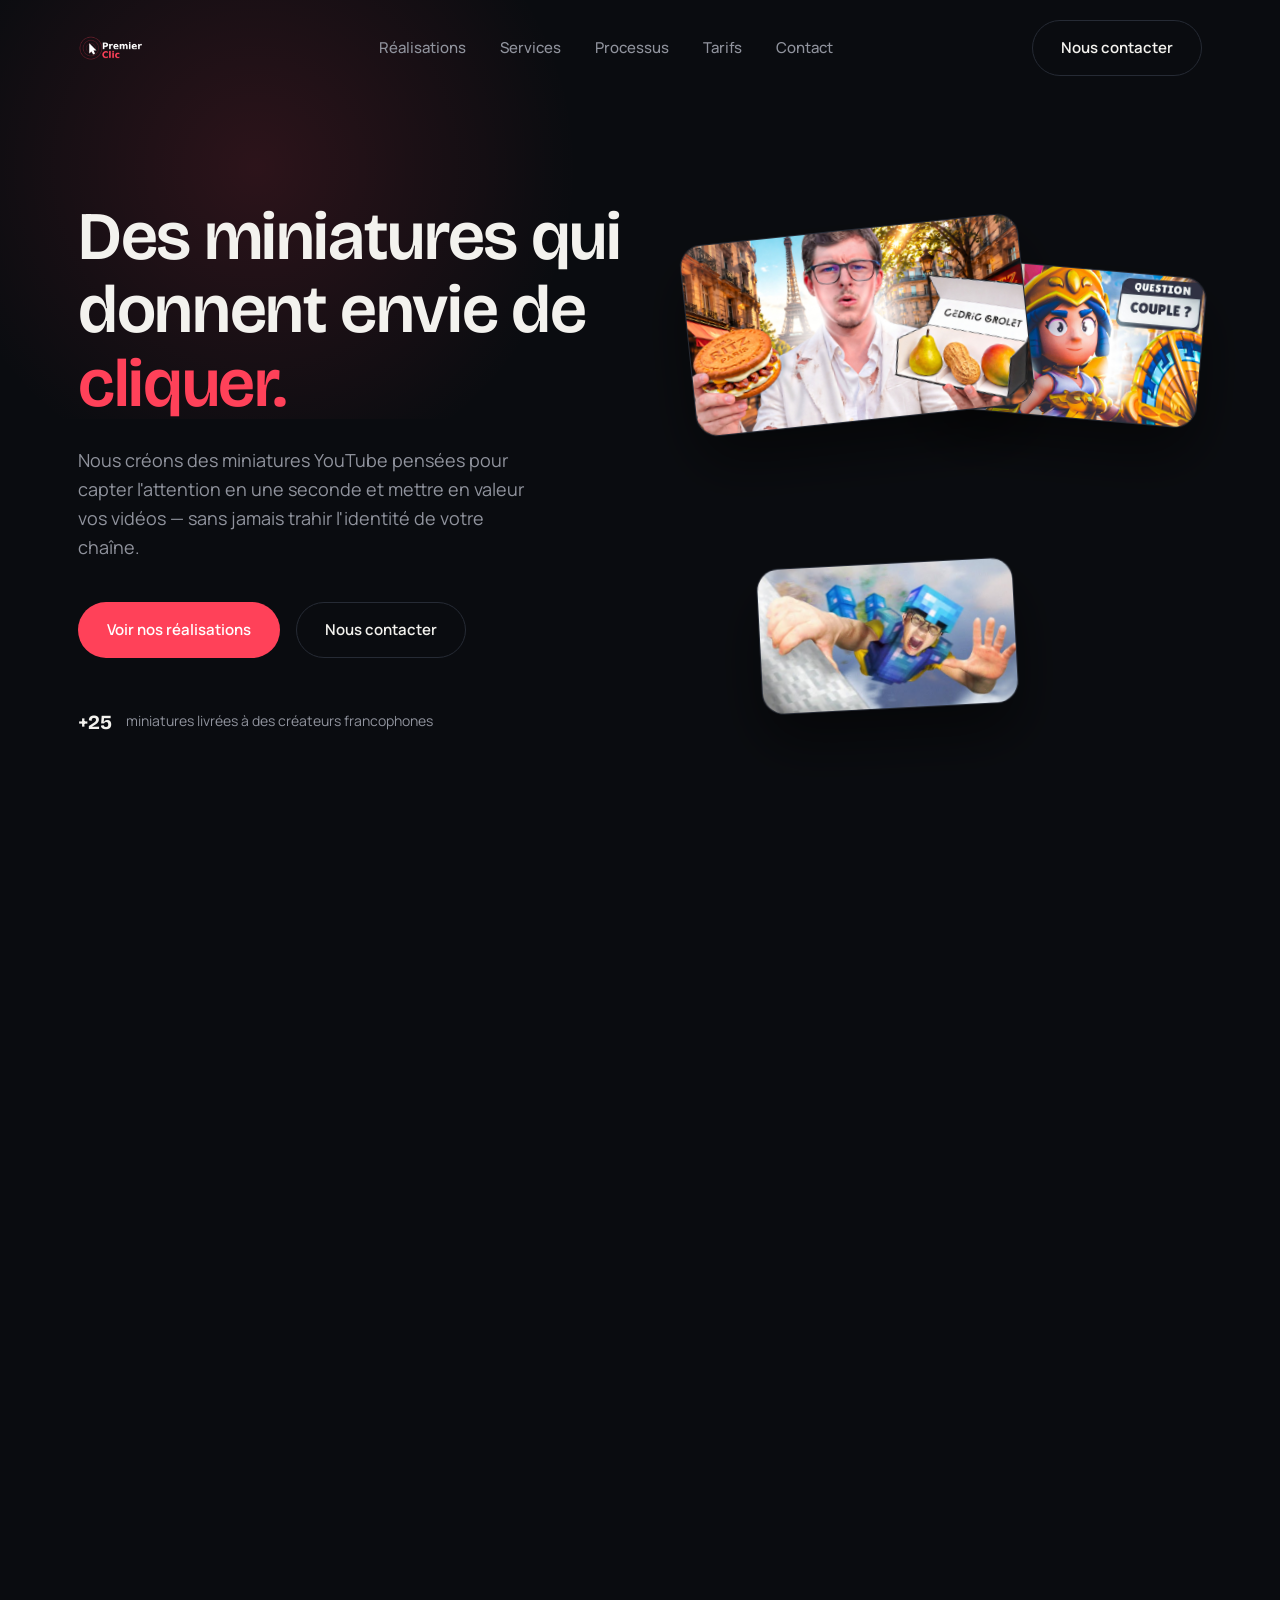
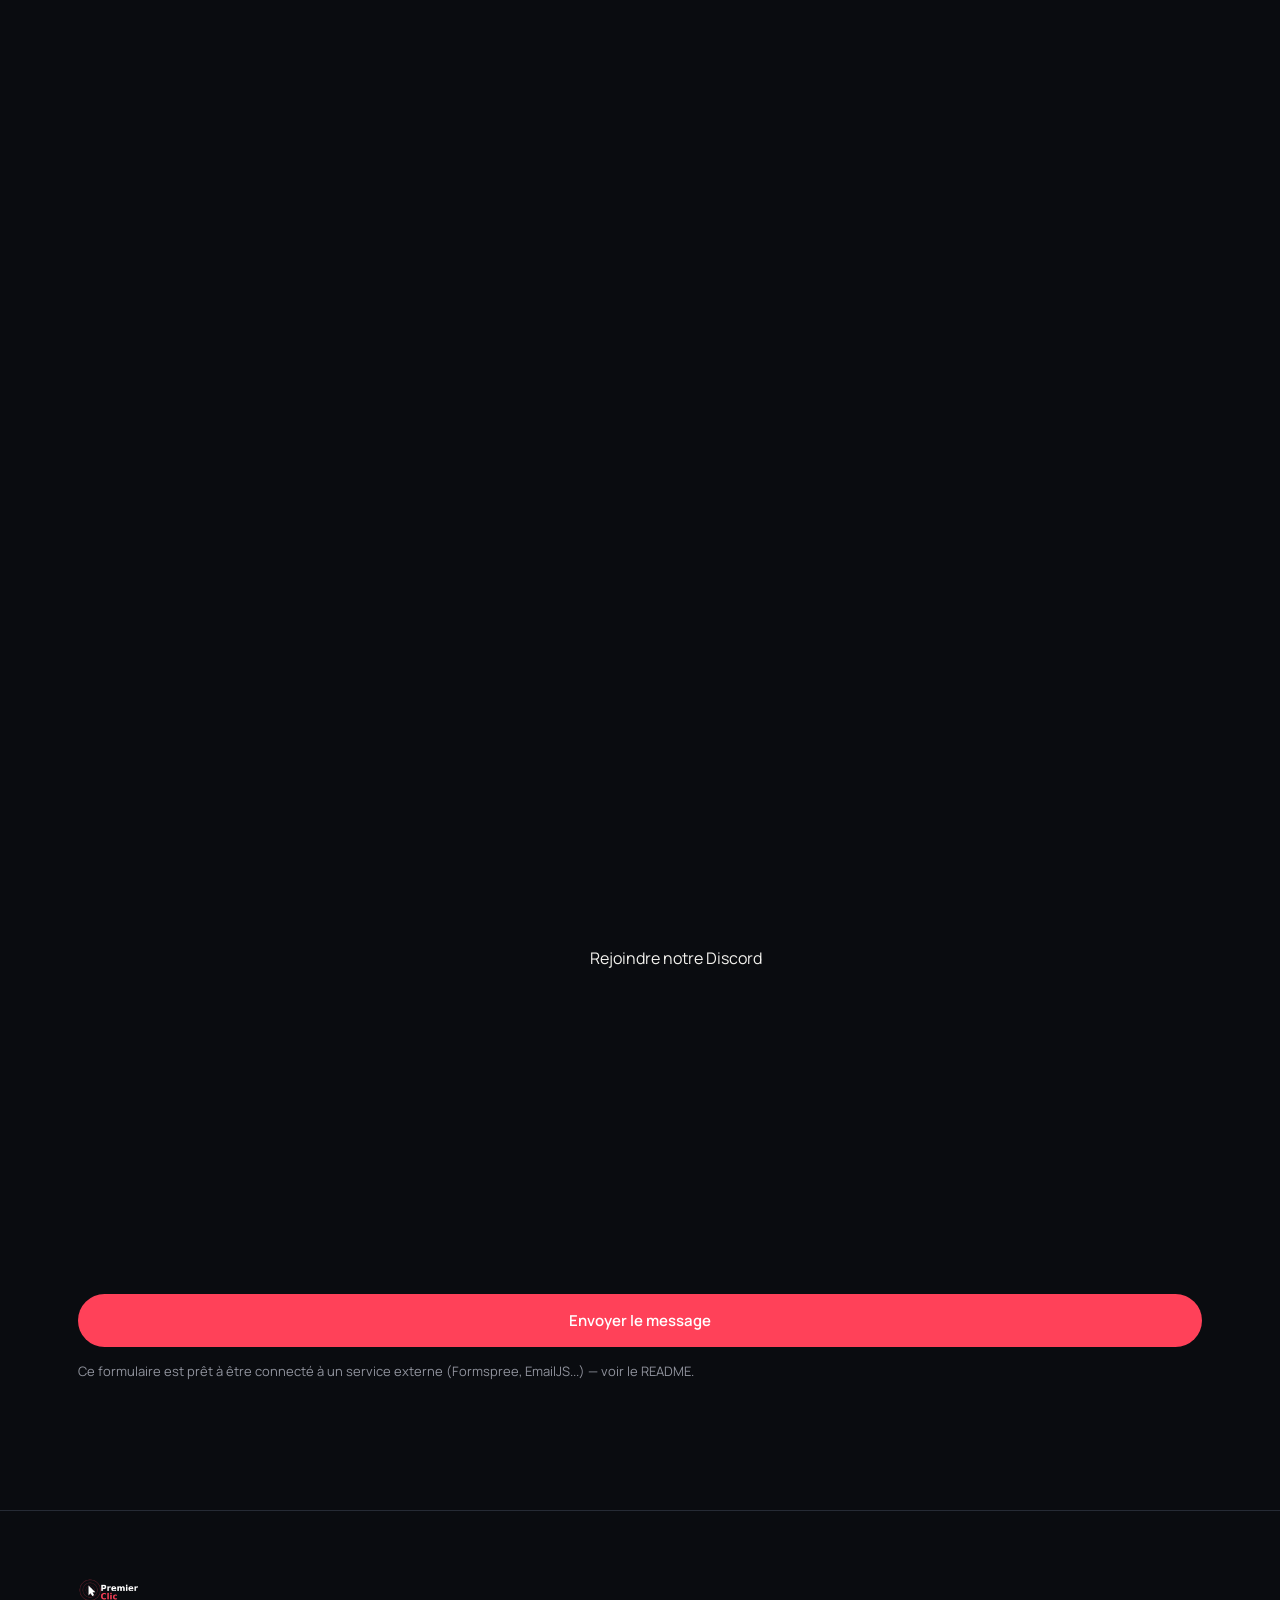
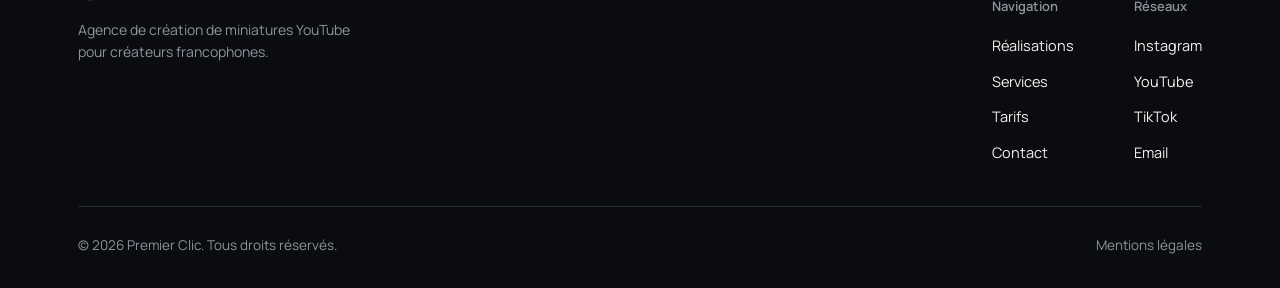
==== index.html @ 7d0d1585 "Update index.html" ====
<!DOCTYPE html>
<html lang="fr">
<head>
<meta charset="UTF-8" />
<meta name="viewport" content="width=device-width, initial-scale=1.0" />
<title>Premier Clic — Agence de miniatures YouTube</title>
<meta name="description" content="Premier Clic crée des miniatures YouTube pensées pour maximiser le taux de clic et mettre en valeur vos vidéos." />

<link rel="preconnect" href="https://fonts.googleapis.com" />
<link rel="preconnect" href="https://fonts.gstatic.com" crossorigin />
<link href="https://fonts.googleapis.com/css2?family=Bricolage+Grotesque:opsz,wght@12..96,500;12..96,600;12..96,700&family=Manrope:wght@400;500;600;700;800&display=swap" rel="stylesheet" />

<link rel="icon" href="images/logo.png" />
<link rel="stylesheet" href="style.css" />
</head>
<body>

<!-- ============================= NAVIGATION ============================= -->
<header class="nav" id="nav">
  <div class="container nav__inner">
    <a href="#top" class="nav__logo" aria-label="Premier Clic — accueil">
      <img src="images/logo.png" alt="Premier Clic" />
    </a>

    <nav class="nav__links" id="navLinks">
      <a href="#portfolio">Réalisations</a>
      <a href="#services">Services</a>
      <a href="#processus">Processus</a>
      <a href="#tarifs">Tarifs</a>
      <a href="#contact">Contact</a>
    </nav>

    <div class="nav__actions">
      <a href="#contact" class="btn btn--ghost">Nous contacter</a>
      <button class="nav__burger" id="navBurger" aria-label="Ouvrir le menu" aria-expanded="false">
        <span></span><span></span><span></span>
      </button>
    </div>
  </div>
</header>

<main id="top">

  <!-- =========================== HERO =========================== -->
  <section class="hero">
    <div class="container hero__grid">
      <div class="hero__col">
        <h1 class="hero__title">Des miniatures qui donnent envie de <em>cliquer.</em></h1>
        <p class="hero__subtitle">
          Nous créons des miniatures YouTube pensées pour capter l'attention en une seconde
          et mettre en valeur vos vidéos — sans jamais trahir l'identité de votre chaîne.
        </p>
        <div class="hero__actions">
          <a href="#portfolio" class="btn btn--primary">Voir nos réalisations</a>
          <a href="#contact" class="btn btn--ghost">Nous contacter</a>
        </div>
        <div class="hero__proof">
          <strong>+25</strong> miniatures livrées à des créateurs francophones
        </div>
      </div>

      <div class="hero__gallery" aria-hidden="true">
        <div class="hero__gallery-item">
          <img src="images/thumbnails/ulti.jpg" alt="" />
        </div>
        <div class="hero__gallery-item">
          <img src="images/thumbnails/polly.png" alt="" />
        </div>
        <div class="hero__gallery-item">
          <img src="images/thumbnails/fall.png" alt="" />
        </div>
      </div>
    </div>
  </section>

  <!-- =========================== PORTFOLIO =========================== -->
  <section id="portfolio">
    <div class="container">
      <div class="section__head reveal">
        <div class="section__label">Portfolio</div>
        <h2 class="section__title">Nos réalisations</h2>
        <p class="section__desc">Une sélection de miniatures conçues pour des créateurs de différents univers.</p>
      </div>

      <div class="portfolio__filters reveal" id="portfolioFilters">
        <button class="chip is-active" data-filter="all">Toutes</button>
        <button class="chip" data-filter="gaming">Gaming</button>
        <button class="chip" data-filter="business">Business</button>
        <button class="chip" data-filter="challenge">Challenge</button>
        <button class="chip" data-filter="storytelling">Storytelling</button>
        <button class="chip" data-filter="autres">Autres</button>
      </div>

      <div class="portfolio__grid reveal" id="portfolioGrid">
        <!-- Généré automatiquement depuis config.js -->
        <p class="portfolio__empty" id="portfolioEmpty">Aucune miniature dans cette catégorie pour le moment.</p>
      </div>
    </div>
  </section>

  <!-- =========================== AVANT / APRÈS =========================== -->
  <section id="avant-apres">
    <div class="container">
      <div class="section__head reveal">
        <div class="section__label">Transformation</div>
        <h2 class="section__title">Avant / après</h2>
        <p class="section__desc">Fais glisser le curseur pour voir la différence sur des miniatures existantes.</p>
      </div>

      <div class="compare__grid" id="compareGrid">
        <!-- Généré automatiquement depuis config.js -->
      </div>
    </div>
  </section>

  <!-- =========================== SERVICES =========================== -->
  <section id="services">
    <div class="container">
      <div class="section__head reveal">
        <div class="section__label">Services</div>
        <h2 class="section__title">Nos services</h2>
        <p class="section__desc">De la création à la stratégie, tout ce qu'il faut pour des miniatures qui performent.</p>
      </div>

      <div class="services__grid">
        <div class="card service-card reveal">
          <div class="service-card__icon">
            <svg viewBox="0 0 24 24" fill="none" stroke="currentColor" stroke-width="1.8"><path d="M4 20l3.5-1 10-10a2 2 0 0 0-3-3l-10 10L3.5 19.5 4 20z"/><path d="M14 5.5l4 4"/></svg>
          </div>
          <h3>Création de miniatures YouTube</h3>
          <p>Des miniatures originales conçues pour chaque vidéo, pensées pour maximiser le clic.</p>
        </div>

        <div class="card service-card reveal">
          <div class="service-card__icon">
            <svg viewBox="0 0 24 24" fill="none" stroke="currentColor" stroke-width="1.8"><path d="M3 12a9 9 0 0 1 15.3-6.4L21 8"/><path d="M21 4v4h-4"/><path d="M21 12a9 9 0 0 1-15.3 6.4L3 16"/><path d="M3 20v-4h4"/></svg>
          </div>
          <h3>Refonte de miniatures existantes</h3>
          <p>On reprend vos anciennes miniatures pour les moderniser et améliorer leurs performances.</p>
        </div>

        <div class="card service-card reveal">
          <div class="service-card__icon">
            <svg viewBox="0 0 24 24" fill="none" stroke="currentColor" stroke-width="1.8"><rect x="3" y="4" width="7" height="16" rx="1.5"/><rect x="14" y="4" width="7" height="10" rx="1.5"/></svg>
          </div>
          <h3>A/B testing de miniatures</h3>
          <p>Plusieurs variantes créées pour tester ce qui fonctionne réellement auprès de votre audience.</p>
        </div>

        <div class="card service-card reveal">
          <div class="service-card__icon">
            <svg viewBox="0 0 24 24" fill="none" stroke="currentColor" stroke-width="1.8"><circle cx="12" cy="12" r="9"/><circle cx="8.5" cy="10.5" r="1.2" fill="currentColor" stroke="none"/><circle cx="12.5" cy="7.5" r="1.2" fill="currentColor" stroke="none"/><circle cx="15.5" cy="12" r="1.2" fill="currentColor" stroke="none"/><path d="M12 12a2 2 0 1 0 3 1.7c.3-.6 1-1 1.7-.7.7.3 1.3 0 1.3-1a9 9 0 0 0-6-8"/></svg>
          </div>
          <h3>Direction artistique</h3>
          <p>Une ligne visuelle cohérente définie avec vous, adaptée à votre univers et votre audience.</p>
        </div>

        <div class="card service-card reveal">
          <div class="service-card__icon">
            <svg viewBox="0 0 24 24" fill="none" stroke="currentColor" stroke-width="1.8"><path d="M12 3l9 5-9 5-9-5 9-5z"/><path d="M3 13l9 5 9-5"/></svg>
          </div>
          <h3>Pack de miniatures pour créateurs</h3>
          <p>Un lot de miniatures livré à l'avance pour garder un rythme de publication régulier.</p>
        </div>

        <div class="card service-card reveal">
          <div class="service-card__icon">
            <svg viewBox="0 0 24 24" fill="none" stroke="currentColor" stroke-width="1.8"><path d="M12 21s-7-4.5-9.5-9A5.5 5.5 0 0 1 12 6a5.5 5.5 0 0 1 9.5 6c-2.5 4.5-9.5 9-9.5 9z"/></svg>
          </div>
          <h3>Design adapté à votre identité</h3>
          <p>Chaque création respecte les codes visuels et le ton propres à votre chaîne.</p>
        </div>
      </div>
    </div>
  </section>

  <!-- =========================== POURQUOI NOUS =========================== -->
  <section id="pourquoi">
    <div class="container why__grid">
      <div class="reveal">
        <div class="section__label">Pourquoi nous</div>
        <p class="why__quote">Une miniature n'est pas une image, c'est <span>la première décision</span> que prend un spectateur avant de vous regarder.</p>
        <div class="why__stats">
          <div class="why__stat">
            <strong>+40%</strong>
            <span>de CTR en moyenne observé</span>
          </div>
          <div class="why__stat">
            <strong>48h</strong>
            <span>délai de livraison courant</span>
          </div>
        </div>
      </div>

      <ul class="reveal">
        <li class="why__list-item">
          <div class="why__list-icon"><svg viewBox="0 0 24 24" fill="none" stroke="currentColor" stroke-width="1.8"><circle cx="12" cy="12" r="8"/><circle cx="12" cy="12" r="3"/></svg></div>
          <div>
            <h4>Un design pensé pour attirer l'attention</h4>
            <p>Chaque miniature est construite pour se démarquer dans un fil YouTube saturé.</p>
          </div>
        </li>
        <li class="why__list-item">
          <div class="why__list-icon"><svg viewBox="0 0 24 24" fill="none" stroke="currentColor" stroke-width="1.8"><path d="M2 12s4-7 10-7 10 7 10 7-4 7-10 7-10-7-10-7z"/><circle cx="12" cy="12" r="3"/></svg></div>
          <div>
            <h4>Une vraie compréhension des codes YouTube</h4>
            <p>On sait ce qui fonctionne selon les formats : gaming, vlog, business, storytelling.</p>
          </div>
        </li>
        <li class="why__list-item">
          <div class="why__list-icon"><svg viewBox="0 0 24 24" fill="none" stroke="currentColor" stroke-width="1.8"><path d="M13 2L3 14h7l-1 8 10-12h-7l1-8z"/></svg></div>
          <div>
            <h4>Des créations 100% originales</h4>
            <p>Aucun template générique : chaque miniature est réalisée sur mesure pour votre vidéo.</p>
          </div>
        </li>
        <li class="why__list-item">
          <div class="why__list-icon"><svg viewBox="0 0 24 24" fill="none" stroke="currentColor" stroke-width="1.8"><path d="M12 8v4l3 3"/><circle cx="12" cy="12" r="9"/></svg></div>
          <div>
            <h4>Une livraison rapide</h4>
            <p>Un délai clair et respecté pour ne jamais retarder vos publications.</p>
          </div>
        </li>
        <li class="why__list-item">
          <div class="why__list-icon"><svg viewBox="0 0 24 24" fill="none" stroke="currentColor" stroke-width="1.8"><path d="M20 7l-9 9-5-5"/></svg></div>
          <div>
            <h4>Un travail adapté à chaque chaîne</h4>
            <p>On s'adapte à votre identité plutôt que de vous imposer un style unique.</p>
          </div>
        </li>
      </ul>
    </div>
  </section>

  <!-- =========================== PROCESSUS =========================== -->
  <section id="processus">
    <div class="container">
      <div class="section__head reveal">
        <div class="section__label">Processus</div>
        <h2 class="section__title">Comment ça marche ?</h2>
        <p class="section__desc">Un processus simple, pensé pour rester rapide du premier échange à la livraison finale.</p>
      </div>

      <div class="process__track">
        <div class="process__step reveal">
          <div class="process__num">01</div>
          <h3>Vous nous envoyez votre vidéo</h3>
          <p>Partagez le concept, le titre ou un brouillon de votre vidéo, avec vos éventuelles références.</p>
        </div>
        <div class="process__step reveal">
          <div class="process__num">02</div>
          <h3>Nous créons la miniature</h3>
          <p>Notre équipe conçoit une miniature adaptée à votre contenu et à votre identité de chaîne.</p>
        </div>
        <div class="process__step reveal">
          <div class="process__num">03</div>
          <h3>Vous recevez une proposition</h3>
          <p>Une première version vous est envoyée pour retour, sous le délai convenu ensemble.</p>
        </div>
        <div class="process__step reveal">
          <div class="process__num">04</div>
          <h3>Modifications et finalisation</h3>
          <p>Nous ajustons la création selon vos retours jusqu'à la version finale prête à publier.</p>
        </div>
      </div>
    </div>
  </section>

  <!-- =========================== TARIFS =========================== -->
  <section id="tarifs">
    <div class="container">
      <div class="section__head reveal">
        <div class="section__label">Tarifs</div>
        <h2 class="section__title">Nos offres</h2>
        <p class="section__desc">Des formules simples, à adapter selon votre rythme de publication.</p>
      </div>

      <div class="pricing__grid">
        <div class="card price-card reveal">
          <h3>Starter</h3>
          <p class="price-card__tagline">Pour tester une première collaboration.</p>
          <div class="price-card__price">20-25 €</div>
          <ul class="price-card__features">
            <li><svg viewBox="0 0 24 24" fill="none" stroke="currentColor" stroke-width="2"><path d="M20 6L9 17l-5-5"/></svg>1 miniature</li>
            <li><svg viewBox="0 0 24 24" fill="none" stroke="currentColor" stroke-width="2"><path d="M20 6L9 17l-5-5"/></svg>1 révision incluse</li>
            <li><svg viewBox="0 0 24 24" fill="none" stroke="currentColor" stroke-width="2"><path d="M20 6L9 17l-5-5"/></svg>Livraison sous 48–72h</li>
          </ul>
          <a href="#contact" class="btn btn--ghost btn--block">Choisir Starter</a>
        </div>

        <div class="card price-card price-card--popular reveal">
          <span class="price-card__badge">Populaire</span>
          <h3>Pro</h3>
          <p class="price-card__tagline">Pour les créateurs qui publient régulièrement.</p>
          <div class="price-card__price">30 €</div>
          <ul class="price-card__features">
            <li><svg viewBox="0 0 24 24" fill="none" stroke="currentColor" stroke-width="2"><path d="M20 6L9 17l-5-5"/></svg>1 miniatures</li>
            <li><svg viewBox="0 0 24 24" fill="none" stroke="currentColor" stroke-width="2"><path d="M20 6L9 17l-5-5"/></svg>Plusieurs révisions</li>
            <li><svg viewBox="0 0 24 24" fill="none" stroke="currentColor" stroke-width="2"><path d="M20 6L9 17l-5-5"/></svg>Adaptation à ton style</li>
            <li><svg viewBox="0 0 24 24" fill="none" stroke="currentColor" stroke-width="2"><path d="M20 6L9 17l-5-5"/></svg>Livraison sous 24h-48h</li>
          </ul>
          <a href="#contact" class="btn btn--primary btn--block">Choisir Pro</a>
        </div>

        <div class="card price-card reveal">
          <h3>Premium</h3>
          <p class="price-card__tagline">Pour les chaînes à fort volume de publication.</p>
          <div class="price-card__price">40 €</div>
          <ul class="price-card__features">
            <li><svg viewBox="0 0 24 24" fill="none" stroke="currentColor" stroke-width="2"><path d="M20 6L9 17l-5-5"/></svg>1 miniatures</li>
            <li><svg viewBox="0 0 24 24" fill="none" stroke="currentColor" stroke-width="2"><path d="M20 6L9 17l-5-5"/></svg>Traitement ultra-prioritaire</li>
            <li><svg viewBox="0 0 24 24" fill="none" stroke="currentColor" stroke-width="2"><path d="M20 6L9 17l-5-5"/></svg>Direction artistique incluse</li>
            <li><svg viewBox="0 0 24 24" fill="none" stroke="currentColor" stroke-width="2"><path d="M20 6L9 17l-5-5"/></svg>Révisions infini</li>
          </ul>
          <a href="#contact" class="btn btn--ghost btn--block">Choisir Premium</a>
        </div>
      </div>
    </div>
  </section>

  <!-- =========================== TÉMOIGNAGES =========================== -->
  <section id="temoignages">
    <div class="container">
      <div class="section__head reveal">
        <div class="section__label">Témoignages</div>
        <h2 class="section__title">Ce qu'en disent les créateurs</h2>
        <p class="section__desc">Exemples de témoignages à remplacer par vos propres retours clients.</p>
      </div>

      <div class="testimonials__track" id="testimonialsTrack">
        <!-- Généré automatiquement depuis config.js -->
      </div>
    </div>
  </section>

  <!-- =========================== CONTACT =========================== -->
  <section id="contact">
    <div class="container contact__grid">
      <div class="reveal">
        <h2 class="contact__title">Un projet en tête ?</h2>
        <p class="contact__desc">Parlons de votre chaîne et de vos prochaines vidéos. Réponse rapide, sans engagement.</p>
        <a href="#contactForm" class="btn btn--primary" style="margin-bottom:32px;">Parler de mon projet</a>
        <div class="contact__socials">
          <a href="#" aria-label="Instagram"><svg viewBox="0 0 24 24" fill="none" stroke="currentColor" stroke-width="1.8"><rect x="3" y="3" width="18" height="18" rx="5"/><circle cx="12" cy="12" r="4"/><circle cx="17.2" cy="6.8" r="1" fill="currentColor" stroke="none"/></svg></a>
          <a href="#" aria-label="YouTube"><svg viewBox="0 0 24 24" fill="none" stroke="currentColor" stroke-width="1.8"><rect x="2" y="5" width="20" height="14" rx="4"/><path d="M10 9l5 3-5 3V9z" fill="currentColor" stroke="none"/></svg></a>
          <a href="#" aria-label="TikTok"><svg viewBox="0 0 24 24" fill="none" stroke="currentColor" stroke-width="1.8"><path d="M14 4v9.5a3.5 3.5 0 1 1-3-3.46"/><path d="M14 4c.5 2.5 2.2 4 5 4.2"/></svg></a>
          <a href="mailto:contact@premierclic.fr" aria-label="Email"><svg viewBox="0 0 24 24" fill="none" stroke="currentColor" stroke-width="1.8"><rect x="3" y="5" width="18" height="14" rx="3"/><path d="M4 7l8 6 8-6"/></svg></a>
        </div>
      </div>

  <a href="https://discord.gg/kywAhAZds" target="_blank">
    Rejoindre notre Discord
  </a>
        <div class="form-success" id="formSuccess">
          <svg viewBox="0 0 24 24" width="20" height="20" fill="none" stroke="currentColor" stroke-width="2"><path d="M20 6L9 17l-5-5"/></svg>
          Message prêt à être envoyé — connectez ce formulaire à votre service d'envoi préféré (voir README).
        </div>

        <div class="form-field form-field--full">
          <button type="submit" class="btn btn--primary btn--block">Envoyer le message</button>
          <p class="form-note">Ce formulaire est prêt à être connecté à un service externe (Formspree, EmailJS...) — voir le README.</p>
        </div>
      </form>
    </div>
  </section>

</main>

<!-- =========================== FOOTER =========================== -->
<footer class="footer">
  <div class="container">
    <div class="footer__top">
      <div class="footer__brand">
        <img src="images/logo.png" alt="Premier Clic" />
        <p>Agence de création de miniatures YouTube pour créateurs francophones.</p>
      </div>

      <div class="footer__cols">
        <div class="footer__col">
          <h5>Navigation</h5>
          <ul>
            <li><a href="#portfolio">Réalisations</a></li>
            <li><a href="#services">Services</a></li>
            <li><a href="#tarifs">Tarifs</a></li>
            <li><a href="#contact">Contact</a></li>
          </ul>
        </div>
        <div class="footer__col">
          <h5>Réseaux</h5>
          <ul>
            <li><a href="#">Instagram</a></li>
            <li><a href="#">YouTube</a></li>
            <li><a href="#">TikTok</a></li>
            <li><a href="mailto:contact@premierclic.fr">Email</a></li>
          </ul>
        </div>
      </div>
    </div>

    <div class="footer__bottom">
      <span>© <span id="year"></span> Premier Clic. Tous droits réservés.</span>
      <a href="#">Mentions légales</a>
    </div>
  </div>
</footer>

<!-- =========================== LIGHTBOX =========================== -->
<div class="lightbox" id="lightbox">
  <div class="lightbox__backdrop" data-close></div>
  <div class="lightbox__content">
    <button class="lightbox__close" id="lightboxClose" aria-label="Fermer">✕</button>
    <img src="" alt="" id="lightboxImg" />
    <p class="lightbox__caption" id="lightboxCaption"></p>
  </div>
</div>

<script src="config.js"></script>
<script src="script.js"></script>
</body>
</html>
---- style.css ----
/* ==========================================================================
   PREMIER CLIC — Feuille de style principale
   Sommaire :
   1. Variables & reset
   2. Typographie
   3. Composants génériques (boutons, badges, conteneurs)
   4. Navigation
   5. Hero
   6. Portfolio + Lightbox
   7. Avant / Après
   8. Services
   9. Pourquoi nous
   10. Processus
   11. Tarifs
   12. Témoignages
   13. Contact
   14. Footer
   15. Animations & utilitaires
   16. Responsive
   ========================================================================== */

/* ---------------------------------- 1. Variables & reset ---------------- */
:root {
  --bg: #0a0c10;
  --surface: #12151b;
  --surface-2: #1a1e26;
  --border: #262b35;
  --text: #f3f2ee;
  --text-muted: #90939d;
  --accent: #ff4159;
  --accent-2: #ffc93c;
  --accent-soft: rgba(255, 65, 89, 0.14);

  --font-display: "Bricolage Grotesque", "Manrope", sans-serif;
  --font-body: "Manrope", sans-serif;

  --radius-sm: 8px;
  --radius-md: 14px;
  --radius-lg: 22px;
  --radius-pill: 999px;

  --max-width: 1180px;
  --section-pad: clamp(72px, 10vw, 140px);

  --ease: cubic-bezier(0.16, 1, 0.3, 1);
}

*,
*::before,
*::after {
  box-sizing: border-box;
}

html {
  scroll-behavior: smooth;
}

body {
  margin: 0;
  background: var(--bg);
  color: var(--text);
  font-family: var(--font-body);
  font-size: 16px;
  line-height: 1.6;
  -webkit-font-smoothing: antialiased;
  overflow-x: hidden;
}

img {
  max-width: 100%;
  display: block;
}

a {
  color: inherit;
  text-decoration: none;
}

ul {
  list-style: none;
  margin: 0;
  padding: 0;
}

button {
  font-family: inherit;
  cursor: pointer;
}

.container {
  max-width: var(--max-width);
  margin: 0 auto;
  padding: 0 28px;
}

section {
  padding: var(--section-pad) 0;
}

::selection {
  background: var(--accent);
  color: #fff;
}

:focus-visible {
  outline: 2px solid var(--accent-2);
  outline-offset: 3px;
}

/* ---------------------------------- 2. Typographie ----------------------- */
h1, h2, h3, h4 {
  font-family: var(--font-display);
  font-weight: 600;
  line-height: 1.08;
  letter-spacing: -0.02em;
  margin: 0;
}

p {
  margin: 0;
  color: var(--text-muted);
}

.section__head {
  max-width: 640px;
  margin-bottom: 56px;
}

.section__label {
  display: flex;
  align-items: center;
  gap: 10px;
  font-size: 14px;
  color: var(--text-muted);
  margin-bottom: 18px;
}

.section__label::before {
  content: "";
  width: 8px;
  height: 8px;
  border-radius: 2px;
  background: var(--accent);
  flex-shrink: 0;
}

.section__title {
  font-size: clamp(28px, 3.4vw, 42px);
  margin-bottom: 14px;
}

.section__desc {
  font-size: 17px;
  max-width: 520px;
}

/* ---------------------------------- 3. Composants ------------------------ */
.btn {
  display: inline-flex;
  align-items: center;
  justify-content: center;
  gap: 8px;
  padding: 15px 28px;
  border-radius: var(--radius-pill);
  font-weight: 600;
  font-size: 15px;
  border: 1px solid transparent;
  transition: transform 0.25s var(--ease), box-shadow 0.25s var(--ease), background 0.25s var(--ease), border-color 0.25s var(--ease);
  white-space: nowrap;
}

.btn:active {
  transform: scale(0.96);
}

.btn--primary {
  background: var(--accent);
  color: #fff;
  box-shadow: 0 0 0 rgba(255, 65, 89, 0);
}

.btn--primary:hover {
  box-shadow: 0 8px 30px rgba(255, 65, 89, 0.45);
  transform: translateY(-2px);
}

.btn--ghost {
  background: transparent;
  color: var(--text);
  border-color: var(--border);
}

.btn--ghost:hover {
  border-color: var(--text);
  transform: translateY(-2px);
}

.btn--block {
  width: 100%;
}

.chip {
  display: inline-flex;
  align-items: center;
  padding: 9px 18px;
  border-radius: var(--radius-pill);
  border: 1px solid var(--border);
  background: var(--surface);
  color: var(--text-muted);
  font-size: 14px;
  font-weight: 600;
  transition: all 0.2s var(--ease);
}

.chip:hover {
  color: var(--text);
  border-color: var(--text-muted);
}

.chip.is-active {
  background: var(--accent);
  border-color: var(--accent);
  color: #fff;
}

.card {
  background: var(--surface);
  border: 1px solid var(--border);
  border-radius: var(--radius-lg);
}

/* ---------------------------------- 4. Navigation ------------------------ */
.nav {
  position: fixed;
  top: 0;
  left: 0;
  right: 0;
  z-index: 200;
  padding: 20px 0;
  transition: padding 0.3s var(--ease), background 0.3s var(--ease), border-color 0.3s var(--ease);
  border-bottom: 1px solid transparent;
}

.nav.is-scrolled {
  padding: 12px 0;
  background: rgba(10, 12, 16, 0.75);
  backdrop-filter: blur(16px) saturate(140%);
  -webkit-backdrop-filter: blur(16px) saturate(140%);
  border-bottom: 1px solid var(--border);
}

.nav__inner {
  display: flex;
  align-items: center;
  justify-content: space-between;
  gap: 24px;
}

.nav__logo {
  display: flex;
  align-items: center;
  height: 32px;
}

.nav__logo img {
  height: 100%;
  width: auto;
}

.nav__links {
  display: flex;
  align-items: center;
  gap: 34px;
  font-size: 15px;
  font-weight: 500;
}

.nav__links a {
  color: var(--text-muted);
  transition: color 0.2s;
  position: relative;
}

.nav__links a:hover {
  color: var(--text);
}

.nav__actions {
  display: flex;
  align-items: center;
  gap: 18px;
}

.nav__burger {
  display: none;
  flex-direction: column;
  gap: 5px;
  background: none;
  border: none;
  padding: 8px;
}

.nav__burger span {
  width: 22px;
  height: 2px;
  background: var(--text);
  transition: transform 0.25s var(--ease), opacity 0.25s var(--ease);
}

/* ---------------------------------- 5. Hero ------------------------------ */
.hero {
  padding-top: clamp(140px, 20vw, 200px);
  padding-bottom: 100px;
  position: relative;
}

.hero::before {
  content: "";
  position: absolute;
  top: -10%;
  left: -10%;
  width: 60%;
  height: 60%;
  background: radial-gradient(circle, var(--accent-soft) 0%, transparent 70%);
  pointer-events: none;
  z-index: 0;
}

.hero__grid {
  display: grid;
  grid-template-columns: 1.05fr 0.95fr;
  gap: 40px;
  align-items: center;
  position: relative;
  z-index: 1;
}

.hero__title {
  font-size: clamp(40px, 5.4vw, 68px);
  max-width: 620px;
}

.hero__title em {
  font-style: normal;
  color: var(--accent);
}

.hero__subtitle {
  margin-top: 26px;
  font-size: 18px;
  max-width: 460px;
}

.hero__actions {
  margin-top: 40px;
  display: flex;
  gap: 16px;
  flex-wrap: wrap;
}

.hero__proof {
  margin-top: 48px;
  display: flex;
  align-items: center;
  gap: 14px;
  color: var(--text-muted);
  font-size: 14px;
}

.hero__proof strong {
  color: var(--text);
  font-family: var(--font-display);
  font-size: 20px;
}

.hero__gallery {
  position: relative;
  height: 480px;
}

.hero__gallery-item {
  position: absolute;
  width: 62%;
  border-radius: var(--radius-lg);
  overflow: hidden;
  border: 1px solid var(--border);
  box-shadow: 0 30px 60px rgba(0, 0, 0, 0.5);
  opacity: 0;
  transform: translateY(40px) rotate(var(--rot, 0deg));
  animation: heroCardIn 0.9s var(--ease) forwards;
  animation-delay: var(--delay, 0s);
}

.hero__gallery-item:nth-child(1) {
  --rot: -6deg;
  top: 0;
  left: 0;
  width: 66%;
  z-index: 3;
  --delay: 0.15s;
}

.hero__gallery-item:nth-child(2) {
  --rot: 5deg;
  top: 8%;
  right: 0;
  width: 52%;
  z-index: 2;
  --delay: 0.35s;
}

.hero__gallery-item:nth-child(3) {
  --rot: -3deg;
  bottom: 0;
  left: 14%;
  width: 50%;
  z-index: 1;
  --delay: 0.55s;
}

.hero__gallery-item img {
  width: 100%;
  aspect-ratio: 16 / 9;
  object-fit: cover;
}

@keyframes heroCardIn {
  to {
    opacity: 1;
    transform: translateY(0) rotate(var(--rot, 0deg));
  }
}

/* ---------------------------------- 6. Portfolio + Lightbox --------------- */
.portfolio__filters {
  display: flex;
  flex-wrap: wrap;
  gap: 10px;
  margin-bottom: 44px;
}

.portfolio__grid {
  display: grid;
  grid-template-columns: repeat(4, 1fr);
  grid-auto-rows: 190px;
  gap: 18px;
}

.portfolio__item {
  position: relative;
  grid-column: span 2;
  grid-row: span 1;
  border-radius: var(--radius-md);
  overflow: hidden;
  cursor: pointer;
  border: 1px solid var(--border);
  background: var(--surface);
  transition: transform 0.35s var(--ease), box-shadow 0.35s var(--ease);
}

.portfolio__item[data-size="wide"] {
  grid-column: span 2;
  grid-row: span 1;
}

.portfolio__item[data-size="tall"] {
  grid-column: span 2;
  grid-row: span 2;
}

.portfolio__item[data-size="normal"] {
  grid-column: span 1;
  grid-row: span 1;
}

.portfolio__item:hover {
  transform: translateY(-4px);
  box-shadow: 0 0 0 1px var(--accent), 0 20px 44px rgba(255, 65, 89, 0.25);
}

.portfolio__item img {
  width: 100%;
  height: 100%;
  object-fit: cover;
  transition: transform 0.5s var(--ease);
}

.portfolio__item:hover img {
  transform: scale(1.06);
}

.portfolio__overlay {
  position: absolute;
  inset: 0;
  display: flex;
  flex-direction: column;
  justify-content: flex-end;
  padding: 18px;
  background: linear-gradient(180deg, transparent 40%, rgba(6, 7, 10, 0.88) 100%);
  opacity: 0;
  transition: opacity 0.3s var(--ease);
}

.portfolio__item:hover .portfolio__overlay {
  opacity: 1;
}

.portfolio__cat {
  align-self: flex-start;
  font-size: 12px;
  font-weight: 700;
  text-transform: uppercase;
  letter-spacing: 0.04em;
  background: var(--accent);
  color: #fff;
  padding: 5px 11px;
  border-radius: var(--radius-sm);
  margin-bottom: auto;
}

.portfolio__item-title {
  color: #fff;
  font-weight: 600;
  font-size: 15px;
}

.portfolio__empty {
  grid-column: 1 / -1;
  text-align: center;
  padding: 60px 0;
  color: var(--text-muted);
  display: none;
}

/* Lightbox */
.lightbox {
  position: fixed;
  inset: 0;
  z-index: 500;
  display: flex;
  align-items: center;
  justify-content: center;
  padding: 40px;
  opacity: 0;
  visibility: hidden;
  transition: opacity 0.3s var(--ease), visibility 0.3s;
}

.lightbox.is-open {
  opacity: 1;
  visibility: visible;
}

.lightbox__backdrop {
  position: absolute;
  inset: 0;
  background: rgba(6, 7, 10, 0.86);
  backdrop-filter: blur(10px);
  -webkit-backdrop-filter: blur(10px);
}

.lightbox__content {
  position: relative;
  max-width: 900px;
  width: 100%;
  transform: scale(0.94);
  transition: transform 0.3s var(--ease);
}

.lightbox.is-open .lightbox__content {
  transform: scale(1);
}

.lightbox__content img {
  width: 100%;
  border-radius: var(--radius-md);
  border: 1px solid var(--border);
}

.lightbox__caption {
  margin-top: 16px;
  text-align: center;
  color: var(--text);
  font-weight: 600;
}

.lightbox__close {
  position: absolute;
  top: -50px;
  right: 0;
  background: var(--surface-2);
  border: 1px solid var(--border);
  color: var(--text);
  width: 40px;
  height: 40px;
  border-radius: 50%;
  display: flex;
  align-items: center;
  justify-content: center;
  font-size: 18px;
  transition: background 0.2s, transform 0.2s;
}

.lightbox__close:hover {
  background: var(--accent);
  transform: rotate(90deg);
}

/* ---------------------------------- 7. Avant / Après ---------------------- */
.compare__grid {
  display: grid;
  grid-template-columns: repeat(2, 1fr);
  gap: 28px;
}

.compare__item {
  border-radius: var(--radius-lg);
  overflow: hidden;
  border: 1px solid var(--border);
}

.compare__frame {
  position: relative;
  aspect-ratio: 16 / 9;
  overflow: hidden;
  user-select: none;
}

.compare__frame img {
  position: absolute;
  inset: 0;
  width: 100%;
  height: 100%;
  object-fit: cover;
}

.compare__frame .after-img {
  clip-path: inset(0 0 0 50%);
}

.compare__handle {
  position: absolute;
  top: 0;
  bottom: 0;
  left: 50%;
  width: 3px;
  background: #fff;
  transform: translateX(-50%);
  cursor: ew-resize;
}

.compare__handle::after {
  content: "↔";
  position: absolute;
  top: 50%;
  left: 50%;
  transform: translate(-50%, -50%);
  width: 42px;
  height: 42px;
  background: #fff;
  color: #111;
  border-radius: 50%;
  display: flex;
  align-items: center;
  justify-content: center;
  font-size: 16px;
  box-shadow: 0 4px 14px rgba(0, 0, 0, 0.35);
}

.compare__tag {
  position: absolute;
  top: 14px;
  font-size: 11px;
  font-weight: 700;
  text-transform: uppercase;
  letter-spacing: 0.05em;
  padding: 5px 10px;
  border-radius: var(--radius-sm);
  background: rgba(6, 7, 10, 0.6);
  color: #fff;
  z-index: 2;
}

.compare__tag--before {
  left: 14px;
}

.compare__tag--after {
  right: 14px;
}

.compare__caption {
  padding: 16px 18px;
  font-weight: 600;
  color: var(--text);
  background: var(--surface);
}

.compare__range {
  width: 100%;
  margin: 0;
  height: 0;
  opacity: 0;
  position: absolute;
  inset: 0;
  cursor: ew-resize;
}

/* ---------------------------------- 8. Services --------------------------- */
.services__grid {
  display: grid;
  grid-template-columns: repeat(3, 1fr);
  gap: 20px;
}

.service-card {
  padding: 32px 28px;
  transition: transform 0.3s var(--ease), border-color 0.3s var(--ease);
}

.service-card:hover {
  transform: translateY(-6px);
  border-color: var(--accent);
}

.service-card__icon {
  width: 46px;
  height: 46px;
  border-radius: var(--radius-sm);
  background: var(--accent-soft);
  color: var(--accent);
  display: flex;
  align-items: center;
  justify-content: center;
  margin-bottom: 22px;
}

.service-card__icon svg {
  width: 22px;
  height: 22px;
}

.service-card h3 {
  font-size: 19px;
  margin-bottom: 10px;
}

.service-card p {
  font-size: 15px;
}

/* ---------------------------------- 9. Pourquoi nous ---------------------- */
.why__grid {
  display: grid;
  grid-template-columns: 0.9fr 1.1fr;
  gap: 60px;
  align-items: start;
}

.why__quote {
  font-family: var(--font-display);
  font-size: clamp(24px, 2.6vw, 32px);
  line-height: 1.3;
}

.why__quote span {
  color: var(--accent);
}

.why__stats {
  display: flex;
  gap: 40px;
  margin-top: 36px;
}

.why__stat strong {
  display: block;
  font-family: var(--font-display);
  font-size: 34px;
  color: var(--text);
}

.why__stat span {
  color: var(--text-muted);
  font-size: 14px;
}

.why__list-item {
  display: flex;
  gap: 18px;
  padding: 22px 0;
  border-top: 1px solid var(--border);
}

.why__list-item:last-child {
  padding-bottom: 0;
}

.why__list-icon {
  flex-shrink: 0;
  width: 38px;
  height: 38px;
  border-radius: 50%;
  background: var(--surface);
  border: 1px solid var(--border);
  display: flex;
  align-items: center;
  justify-content: center;
  color: var(--accent-2);
}

.why__list-icon svg {
  width: 17px;
  height: 17px;
}

.why__list-item h4 {
  font-size: 16px;
  font-weight: 600;
  margin-bottom: 4px;
}

.why__list-item p {
  font-size: 14.5px;
}

/* ---------------------------------- 10. Processus ------------------------- */
.process__track {
  position: relative;
  display: grid;
  grid-template-columns: repeat(4, 1fr);
  gap: 24px;
}

.process__track::before {
  content: "";
  position: absolute;
  top: 26px;
  left: 5%;
  right: 5%;
  height: 1px;
  background: var(--border);
}

.process__step {
  position: relative;
}

.process__num {
  font-family: var(--font-display);
  font-size: 15px;
  color: var(--bg);
  background: var(--accent-2);
  width: 52px;
  height: 52px;
  border-radius: 50%;
  display: flex;
  align-items: center;
  justify-content: center;
  margin-bottom: 24px;
  position: relative;
  z-index: 1;
  font-weight: 700;
}

.process__step h3 {
  font-size: 17px;
  margin-bottom: 8px;
}

.process__step p {
  font-size: 14.5px;
}

/* ---------------------------------- 11. Tarifs ---------------------------- */
.pricing__grid {
  display: grid;
  grid-template-columns: repeat(3, 1fr);
  gap: 24px;
  align-items: stretch;
}

.price-card {
  padding: 38px 32px;
  display: flex;
  flex-direction: column;
  position: relative;
}

.price-card--popular {
  border-color: var(--accent);
  background: linear-gradient(180deg, var(--accent-soft), var(--surface) 40%);
  transform: scale(1.03);
  box-shadow: 0 25px 50px rgba(255, 65, 89, 0.18);
}

.price-card__badge {
  position: absolute;
  top: -14px;
  left: 32px;
  background: var(--accent);
  color: #fff;
  font-size: 12px;
  font-weight: 700;
  padding: 6px 14px;
  border-radius: var(--radius-pill);
}

.price-card h3 {
  font-size: 20px;
  margin-bottom: 6px;
}

.price-card__tagline {
  font-size: 14px;
  margin-bottom: 24px;
}

.price-card__price {
  font-family: var(--font-display);
  font-size: 42px;
  margin-bottom: 28px;
}

.price-card__price span {
  font-size: 15px;
  color: var(--text-muted);
  font-family: var(--font-body);
  font-weight: 500;
}

.price-card__features {
  margin-bottom: 32px;
  flex-grow: 1;
}

.price-card__features li {
  display: flex;
  align-items: flex-start;
  gap: 10px;
  padding: 9px 0;
  font-size: 14.5px;
  color: var(--text);
}

.price-card__features li svg {
  width: 16px;
  height: 16px;
  color: var(--accent-2);
  flex-shrink: 0;
  margin-top: 3px;
}

/* ---------------------------------- 12. Témoignages ------------------------ */
.testimonials__track {
  display: grid;
  grid-auto-flow: column;
  grid-auto-columns: minmax(320px, 1fr);
  gap: 22px;
  overflow-x: auto;
  padding-bottom: 12px;
  scroll-snap-type: x mandatory;
}

.testimonials__track::-webkit-scrollbar {
  height: 6px;
}

.testimonials__track::-webkit-scrollbar-thumb {
  background: var(--border);
  border-radius: var(--radius-pill);
}

.testimonial-card {
  scroll-snap-align: start;
  padding: 30px;
  display: flex;
  flex-direction: column;
}

.testimonial-card__mark {
  font-family: var(--font-display);
  font-size: 40px;
  color: var(--accent);
  line-height: 1;
  margin-bottom: 12px;
}

.testimonial-card p.testimonial-card__quote {
  color: var(--text);
  font-size: 15.5px;
  flex-grow: 1;
}

.testimonial-card__author {
  margin-top: 22px;
  display: flex;
  align-items: center;
  gap: 12px;
}

.testimonial-card__avatar {
  width: 40px;
  height: 40px;
  border-radius: 50%;
  background: var(--surface-2);
  border: 1px solid var(--border);
  display: flex;
  align-items: center;
  justify-content: center;
  font-family: var(--font-display);
  font-size: 14px;
  color: var(--text-muted);
}

.testimonial-card__author strong {
  display: block;
  font-size: 14.5px;
}

.testimonial-card__author span {
  font-size: 13px;
  color: var(--text-muted);
}

.testimonial-card__tag {
  align-self: flex-start;
  font-size: 11px;
  color: var(--text-muted);
  border: 1px solid var(--border);
  padding: 3px 9px;
  border-radius: var(--radius-sm);
  margin-bottom: 18px;
}

/* ---------------------------------- 13. Contact --------------------------- */
.contact {
  position: relative;
}

.contact__grid {
  display: grid;
  grid-template-columns: 0.85fr 1.15fr;
  gap: 60px;
}

.contact__title {
  font-size: clamp(32px, 4vw, 48px);
  margin-bottom: 20px;
}

.contact__desc {
  font-size: 17px;
  max-width: 420px;
  margin-bottom: 32px;
}

.contact__socials {
  display: flex;
  gap: 14px;
}

.contact__socials a {
  width: 42px;
  height: 42px;
  border-radius: 50%;
  border: 1px solid var(--border);
  display: flex;
  align-items: center;
  justify-content: center;
  transition: border-color 0.2s, transform 0.2s;
}

.contact__socials a:hover {
  border-color: var(--accent);
  transform: translateY(-3px);
}

.contact__socials svg {
  width: 18px;
  height: 18px;
}

.form {
  display: grid;
  grid-template-columns: 1fr 1fr;
  gap: 18px;
}

.form-field {
  display: flex;
  flex-direction: column;
  gap: 8px;
}

.form-field--full {
  grid-column: 1 / -1;
}

.form-field label {
  font-size: 13.5px;
  font-weight: 600;
  color: var(--text-muted);
}

.form-field input,
.form-field select,
.form-field textarea {
  background: var(--surface);
  border: 1px solid var(--border);
  border-radius: var(--radius-sm);
  padding: 13px 16px;
  color: var(--text);
  font-family: inherit;
  font-size: 14.5px;
  transition: border-color 0.2s;
  resize: vertical;
}

.form-field input:focus,
.form-field select:focus,
.form-field textarea:focus {
  border-color: var(--accent);
  outline: none;
}

.form-note {
  font-size: 13px;
  margin-top: 6px;
  color: var(--text-muted);
}

.form-success {
  display: none;
  align-items: center;
  gap: 12px;
  padding: 16px 18px;
  border-radius: var(--radius-sm);
  background: rgba(255, 201, 60, 0.1);
  border: 1px solid var(--accent-2);
  color: var(--text);
  font-size: 14.5px;
  grid-column: 1 / -1;
}

.form-success.is-visible {
  display: flex;
}

/* ---------------------------------- 14. Footer ----------------------------- */
.footer {
  border-top: 1px solid var(--border);
  padding: 64px 0 32px;
}

.footer__top {
  display: flex;
  justify-content: space-between;
  align-items: flex-start;
  gap: 40px;
  flex-wrap: wrap;
  padding-bottom: 40px;
}

.footer__brand img {
  height: 30px;
  margin-bottom: 14px;
}

.footer__brand p {
  max-width: 280px;
  font-size: 14px;
}

.footer__col h5 {
  font-size: 13px;
  color: var(--text-muted);
  margin-bottom: 16px;
  font-weight: 600;
}

.footer__col ul {
  display: flex;
  flex-direction: column;
  gap: 10px;
}

.footer__col a {
  font-size: 14.5px;
  color: var(--text);
  transition: color 0.2s;
}

.footer__col a:hover {
  color: var(--accent);
}

.footer__cols {
  display: flex;
  gap: 60px;
}

.footer__bottom {
  display: flex;
  justify-content: space-between;
  align-items: center;
  flex-wrap: wrap;
  gap: 12px;
  padding-top: 28px;
  border-top: 1px solid var(--border);
  font-size: 13.5px;
  color: var(--text-muted);
}

.footer__bottom a {
  color: var(--text-muted);
}

.footer__bottom a:hover {
  color: var(--text);
}

/* ---------------------------------- 15. Animations & utilitaires ----------- */
.reveal {
  opacity: 0;
  transform: translateY(24px);
  transition: opacity 0.7s var(--ease), transform 0.7s var(--ease);
}

.reveal.is-visible {
  opacity: 1;
  transform: translateY(0);
}

@media (prefers-reduced-motion: reduce) {
  *,
  *::before,
  *::after {
    animation-duration: 0.001ms !important;
    animation-iteration-count: 1 !important;
    transition-duration: 0.001ms !important;
    scroll-behavior: auto !important;
  }
  .hero__gallery-item {
    opacity: 1;
    transform: none;
  }
}

/* ---------------------------------- 16. Responsive ------------------------- */
@media (max-width: 1024px) {
  .hero__grid {
    grid-template-columns: 1fr;
  }

  .hero__gallery {
    height: 380px;
    margin-top: 20px;
  }

  .why__grid,
  .contact__grid {
    grid-template-columns: 1fr;
  }

  .services__grid {
    grid-template-columns: repeat(2, 1fr);
  }

  .pricing__grid {
    grid-template-columns: 1fr;
    max-width: 420px;
    margin: 0 auto;
  }

  .price-card--popular {
    transform: none;
    order: -1;
  }

  .process__track {
    grid-template-columns: repeat(2, 1fr);
    row-gap: 40px;
  }

  .process__track::before {
    display: none;
  }

  .compare__grid {
    grid-template-columns: 1fr;
  }

  .footer__top {
    flex-direction: column;
  }
}

@media (max-width: 720px) {
  .nav__links,
  .nav__actions .btn--ghost {
    display: none;
  }

  .nav__burger {
    display: flex;
  }

  .nav.is-open .nav__links {
    display: flex;
    position: fixed;
    top: 68px;
    left: 20px;
    right: 20px;
    background: var(--surface);
    border: 1px solid var(--border);
    border-radius: var(--radius-md);
    flex-direction: column;
    padding: 20px;
    gap: 18px;
    align-items: flex-start;
  }

  .portfolio__grid {
    grid-template-columns: repeat(2, 1fr);
    grid-auto-rows: 160px;
  }

  .portfolio__item,
  .portfolio__item[data-size="wide"],
  .portfolio__item[data-size="normal"] {
    grid-column: span 2;
  }

  .portfolio__item[data-size="tall"] {
    grid-column: span 2;
    grid-row: span 1;
  }

  .services__grid {
    grid-template-columns: 1fr;
  }

  .process__track {
    grid-template-columns: 1fr;
  }

  .form {
    grid-template-columns: 1fr;
  }

  .footer__cols {
    flex-wrap: wrap;
    gap: 32px;
  }

  section {
    padding: 64px 0;
  }
}
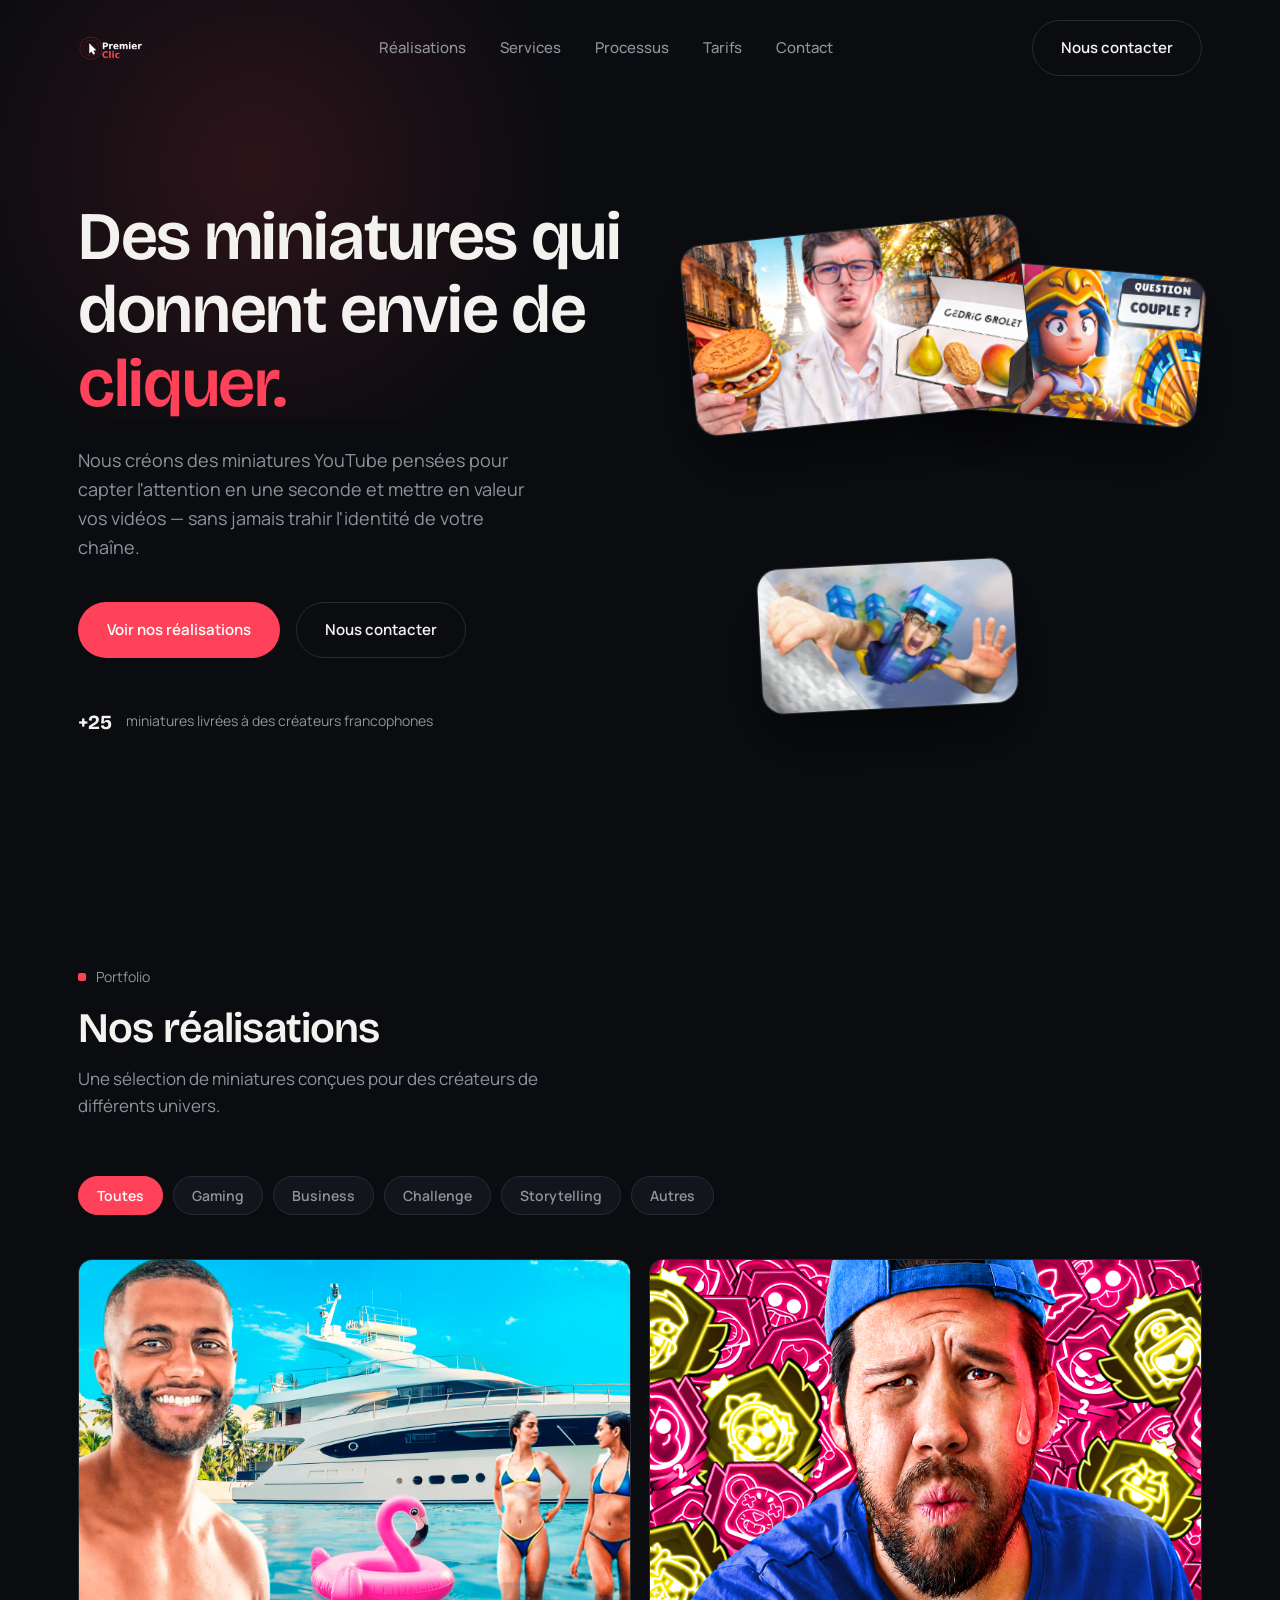
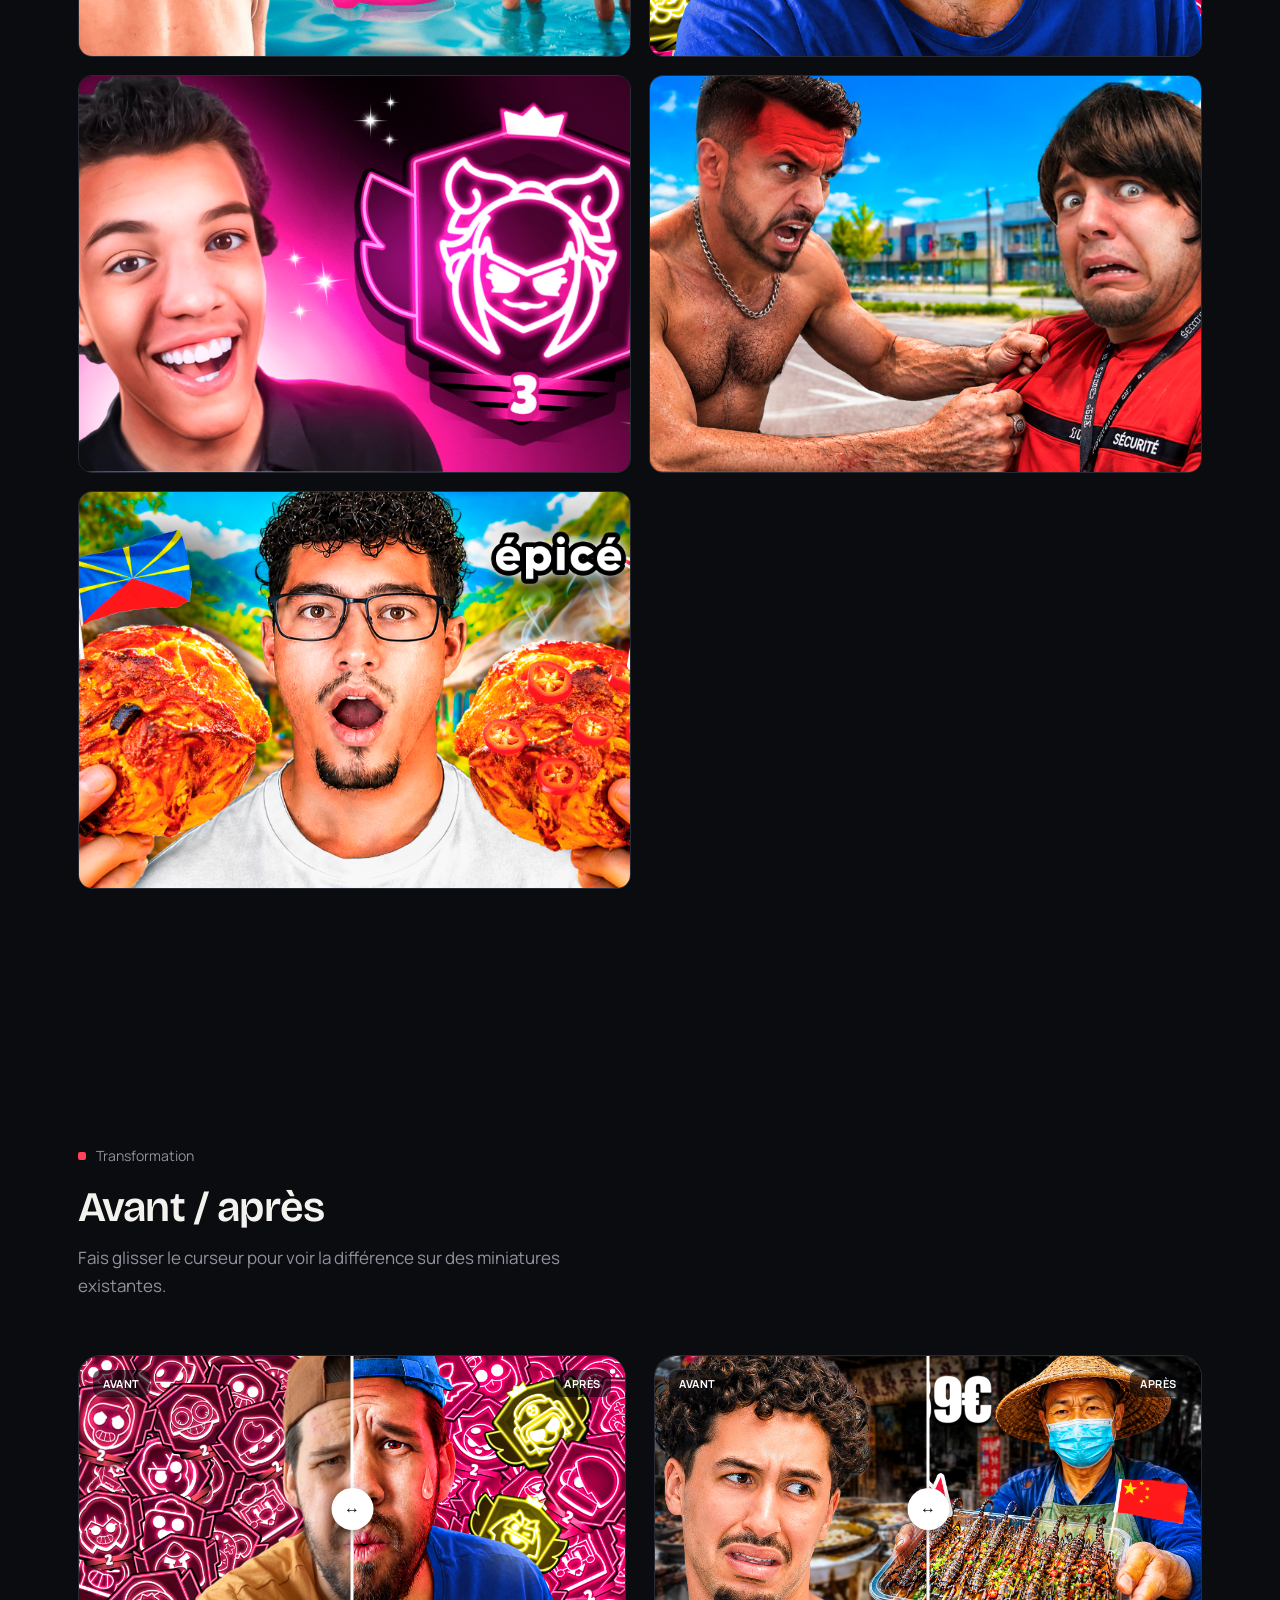
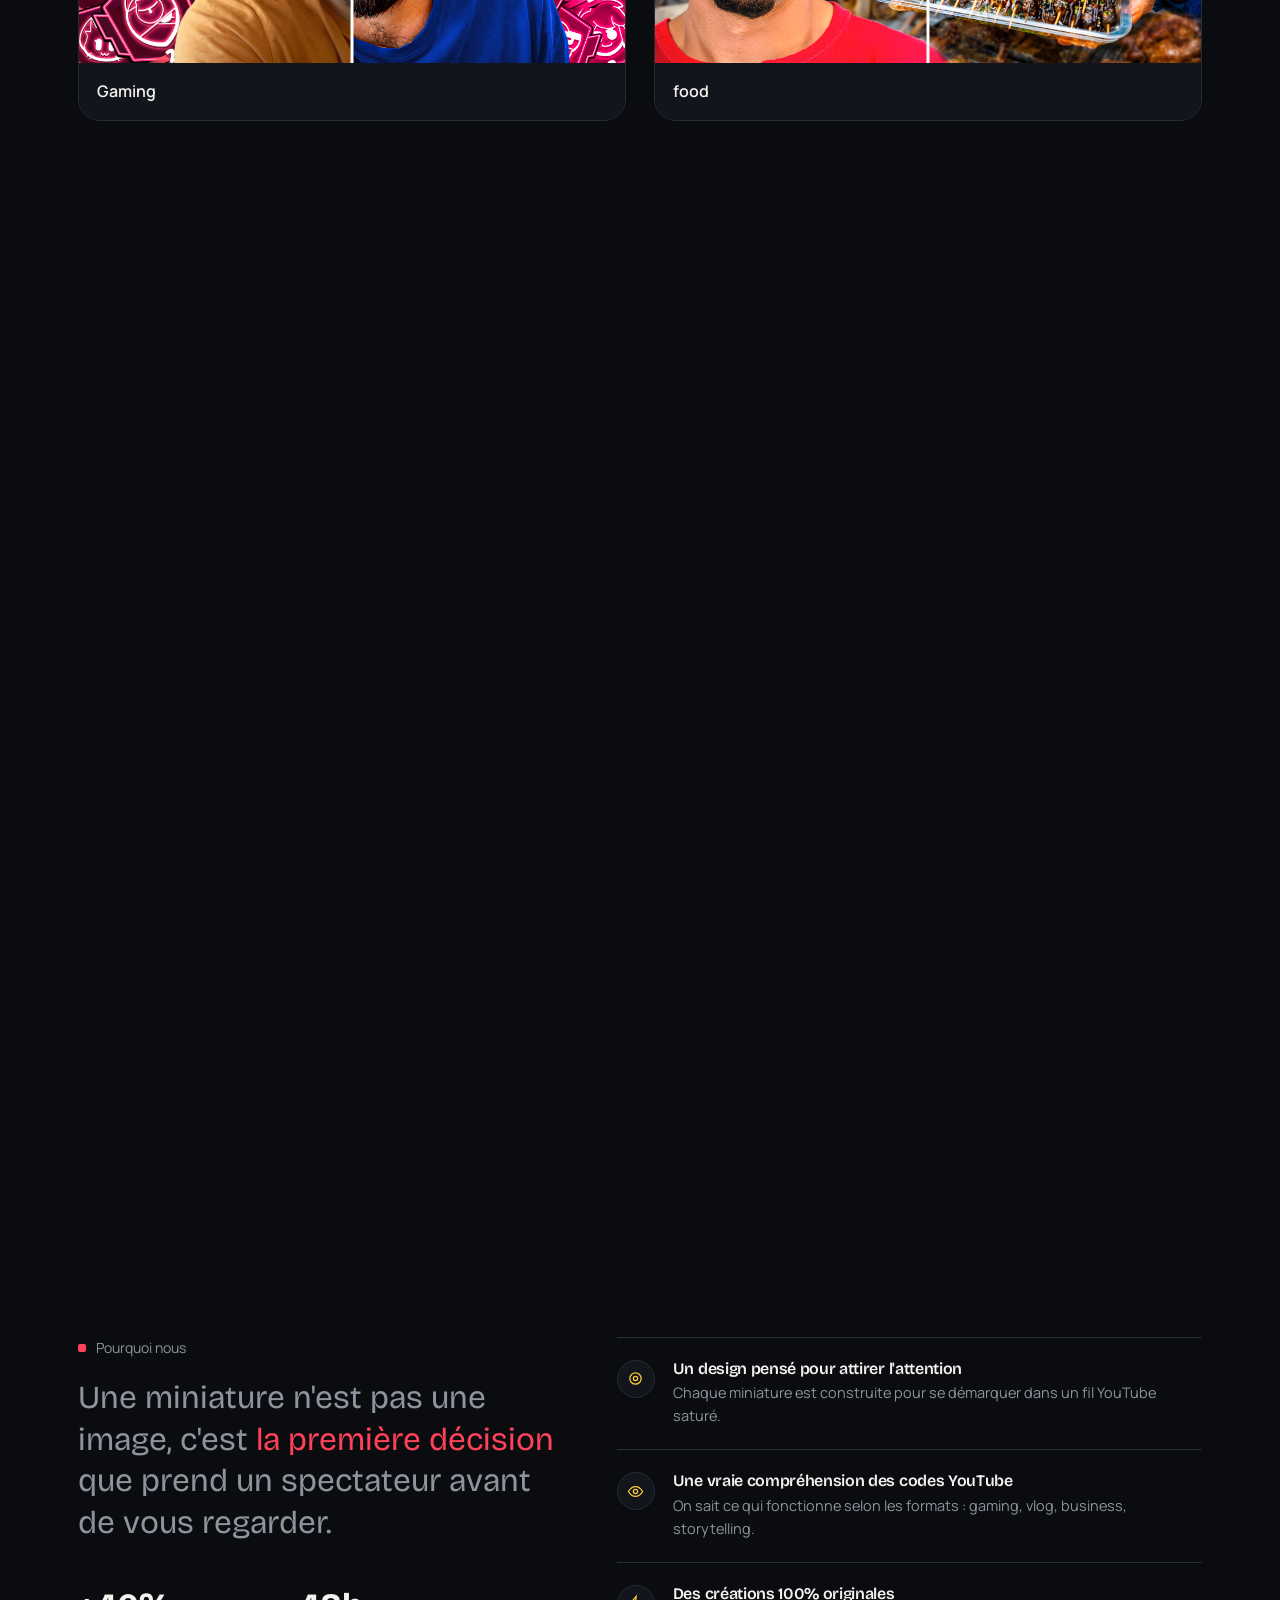
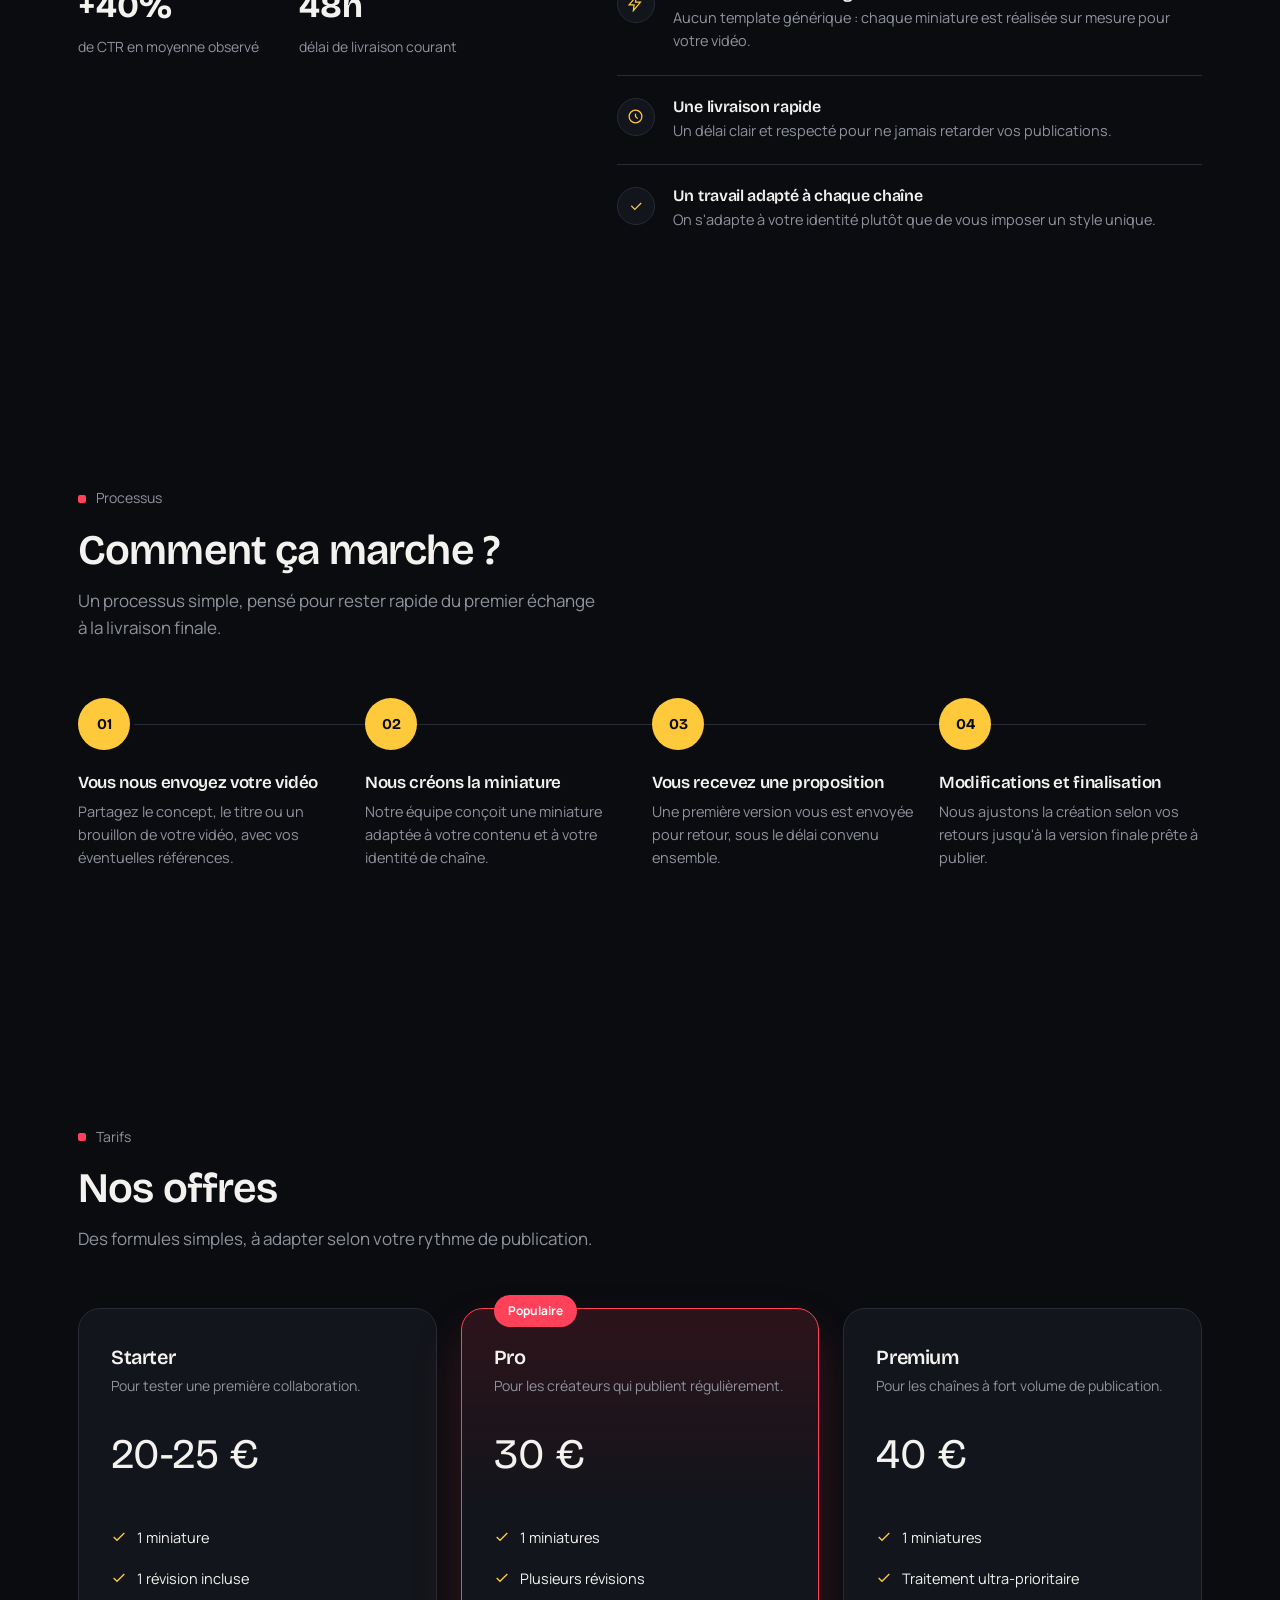
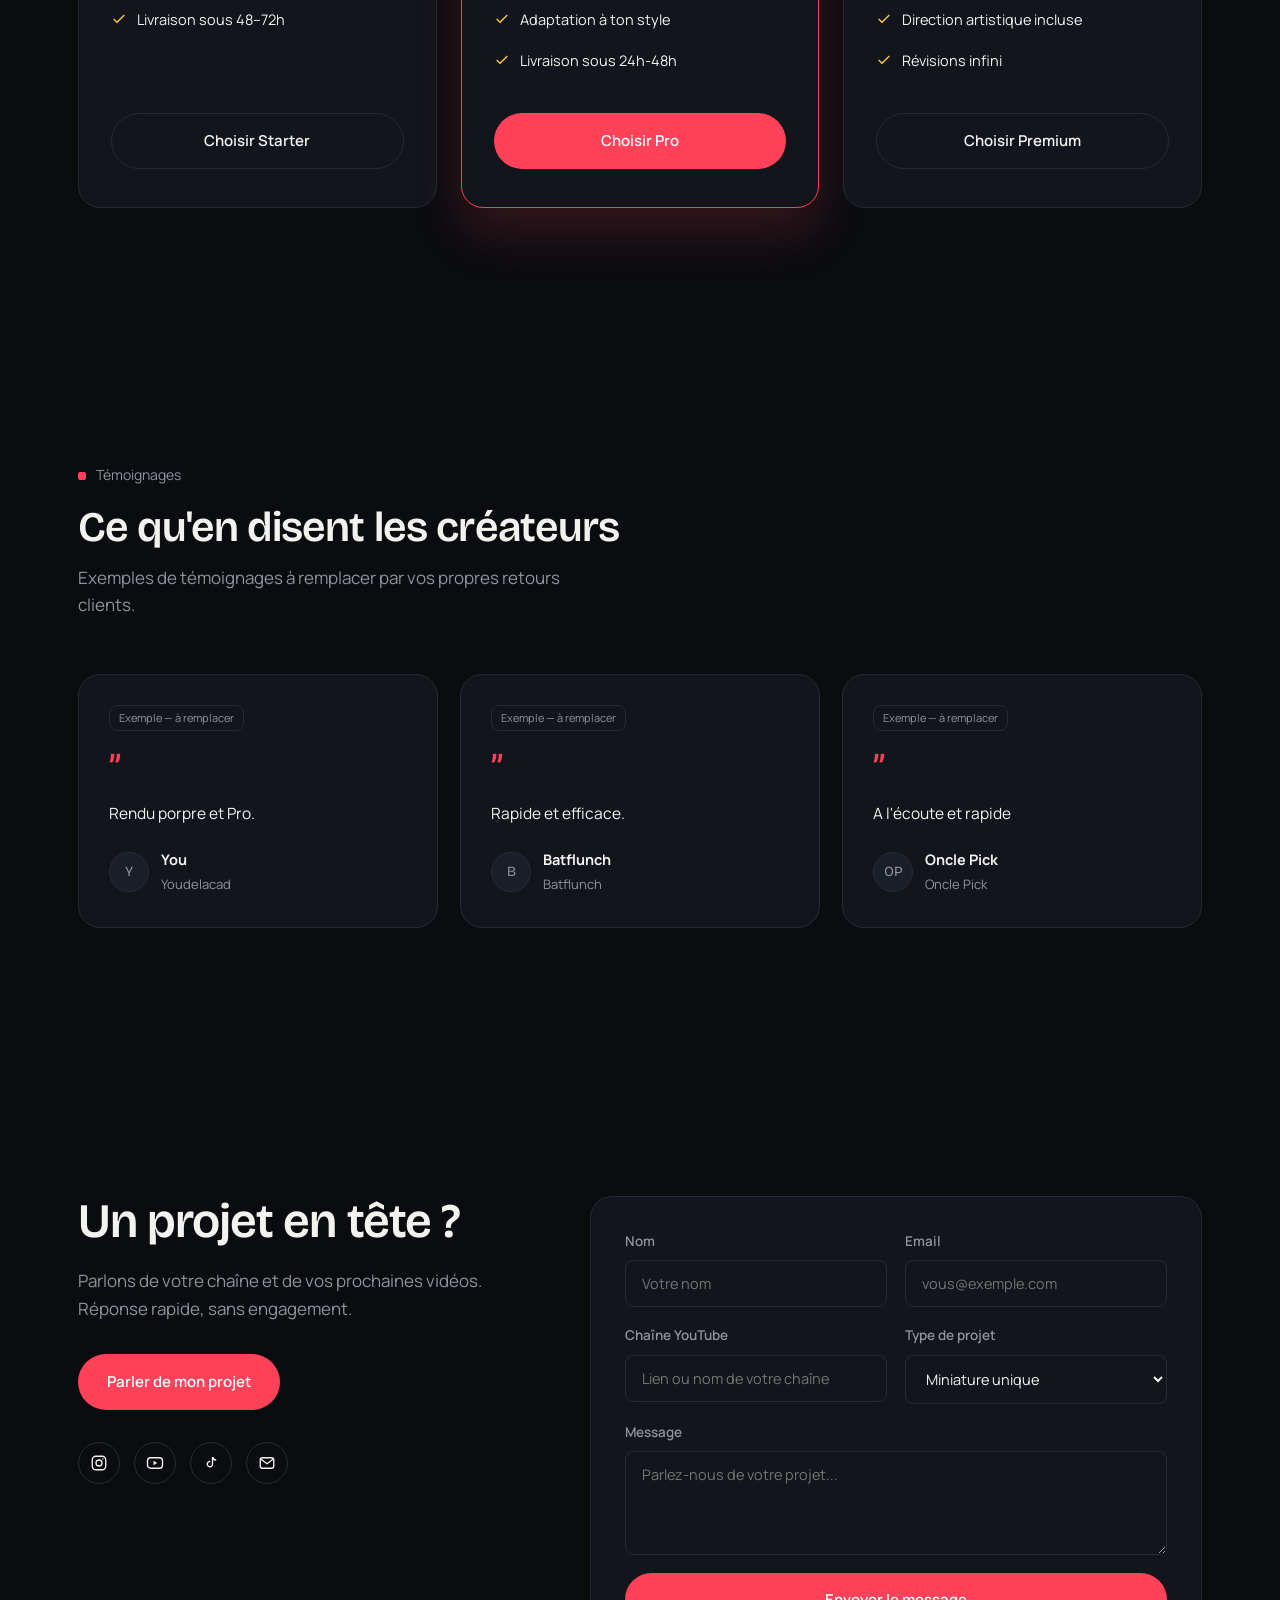
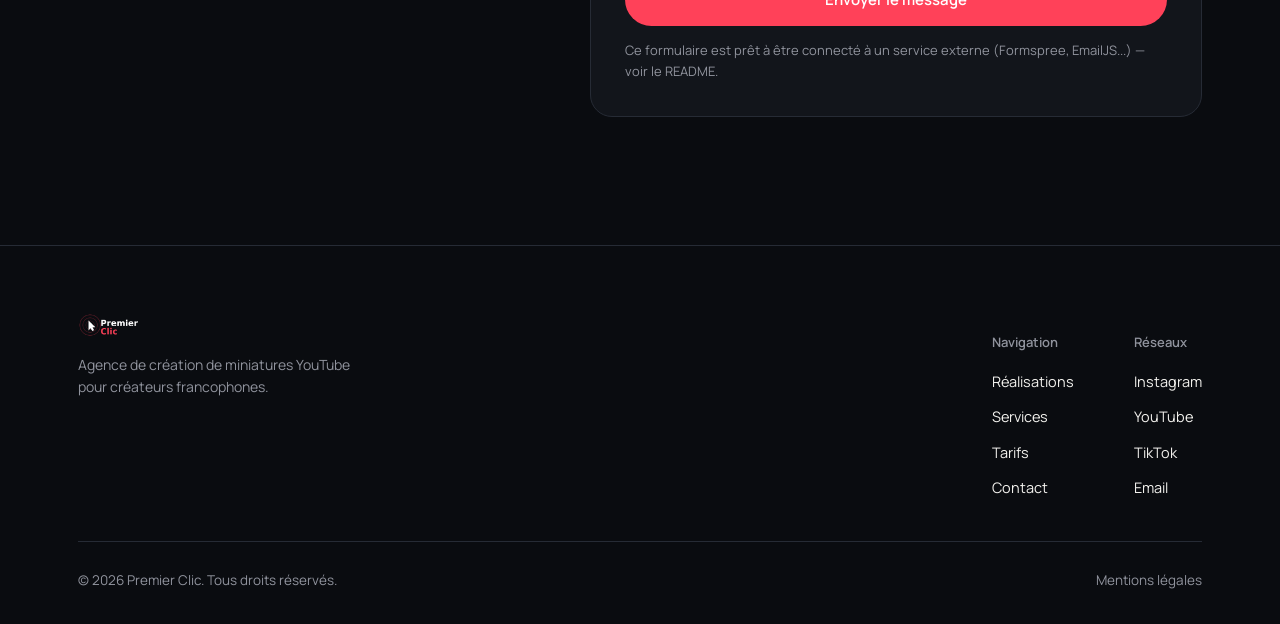
==== commit 54ef0fcf: "Update index.html" ====
--- a/index.html
+++ b/index.html
@@ -348,9 +348,32 @@
         </div>
       </div>
 
-  <a href="https://discord.gg/kywAhAZds" target="_blank">
-    Rejoindre notre Discord
-  </a>
+      <form class="card form" id="contactForm" style="padding:34px;">
+        <div class="form-field">
+          <label for="name">Nom</label>
+          <input type="text" id="name" name="name" required placeholder="Votre nom" />
+        </div>
+        <div class="form-field">
+          <label for="email">Email</label>
+          <input type="email" id="email" name="email" required placeholder="vous@exemple.com" />
+        </div>
+        <div class="form-field">
+          <label for="channel">Chaîne YouTube</label>
+          <input type="text" id="channel" name="channel" placeholder="Lien ou nom de votre chaîne" />
+        </div>
+        <div class="form-field">
+          <label for="project">Type de projet</label>
+          <select id="project" name="project">
+            <option>Miniature unique</option>
+            <option>Pack de miniatures</option>
+            <option>Refonte de chaîne</option>
+            <option>Autre demande</option>
+          </select>
+        </div>
+        <div class="form-field form-field--full">
+          <label for="message">Message</label>
+          <textarea id="message" name="message" rows="4" required placeholder="Parlez-nous de votre projet..."></textarea>
+        </div>
         <div class="form-success" id="formSuccess">
           <svg viewBox="0 0 24 24" width="20" height="20" fill="none" stroke="currentColor" stroke-width="2"><path d="M20 6L9 17l-5-5"/></svg>
           Message prêt à être envoyé — connectez ce formulaire à votre service d'envoi préféré (voir README).
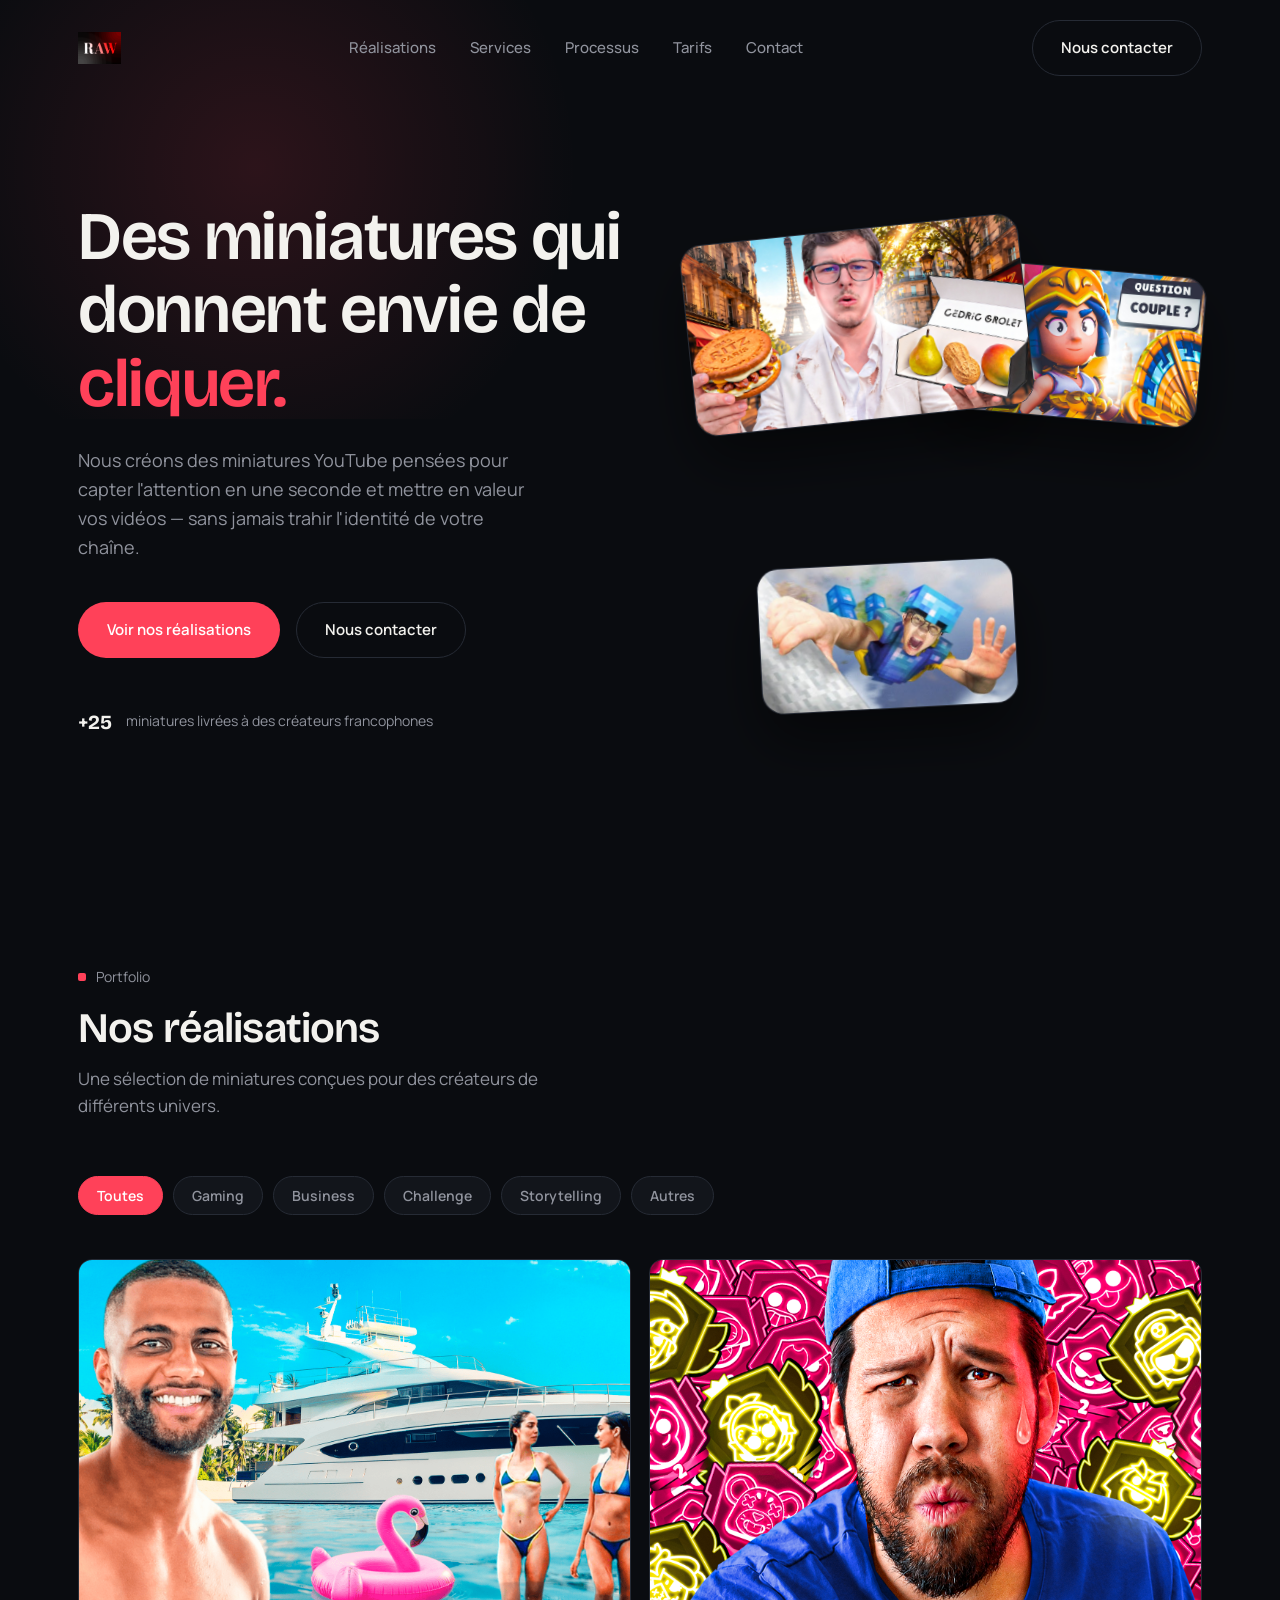
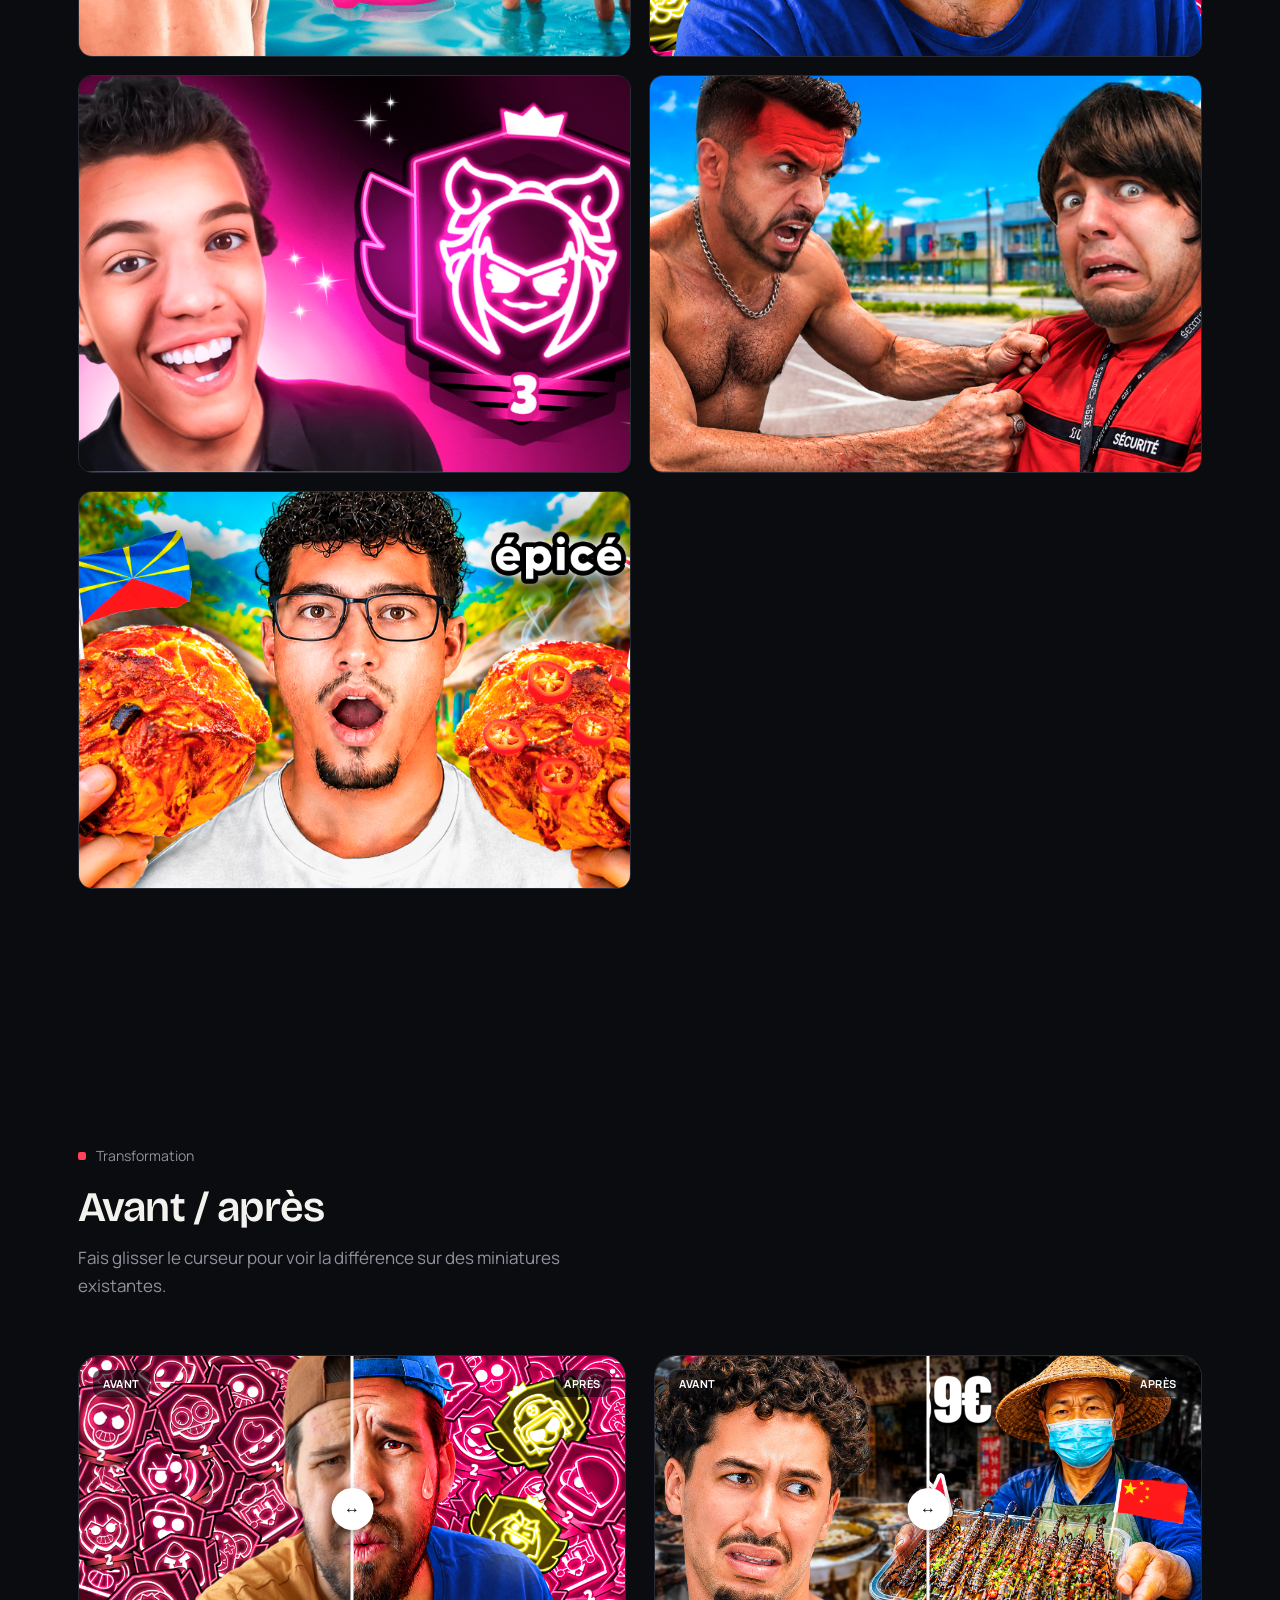
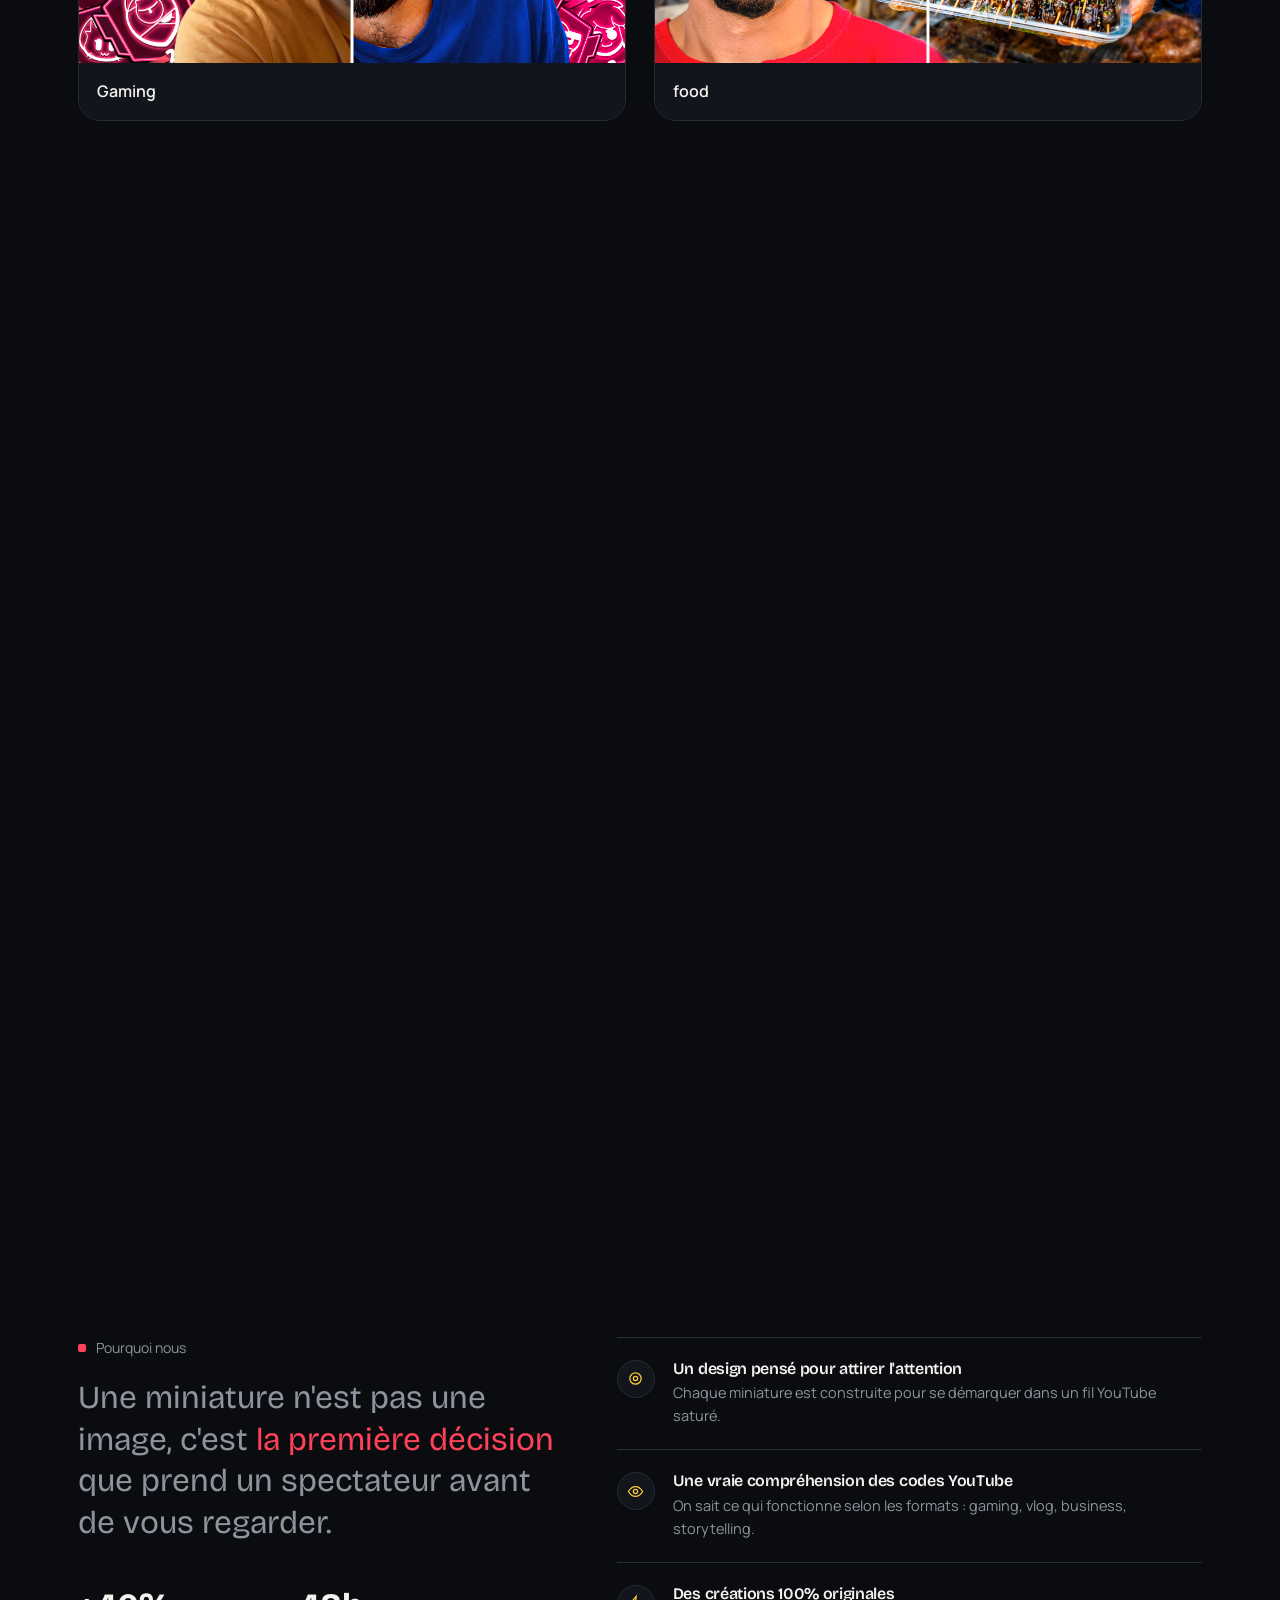
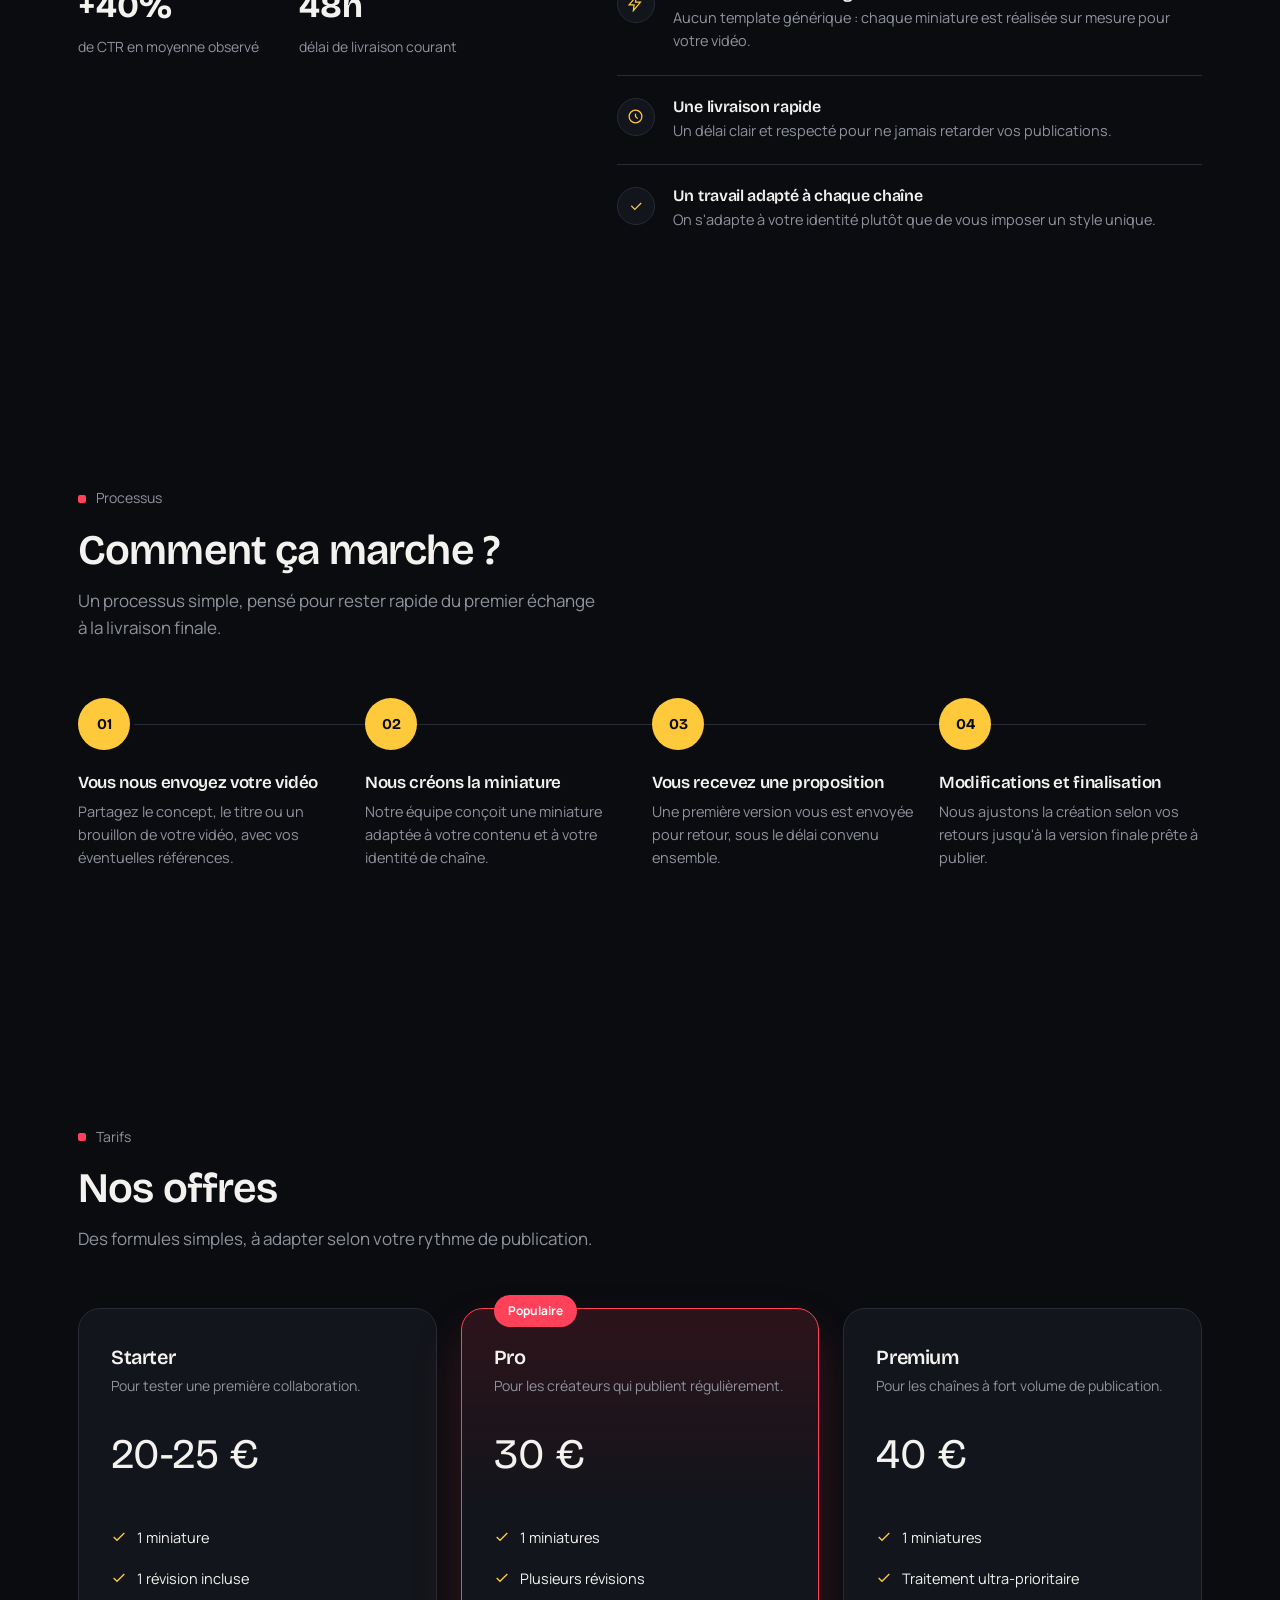
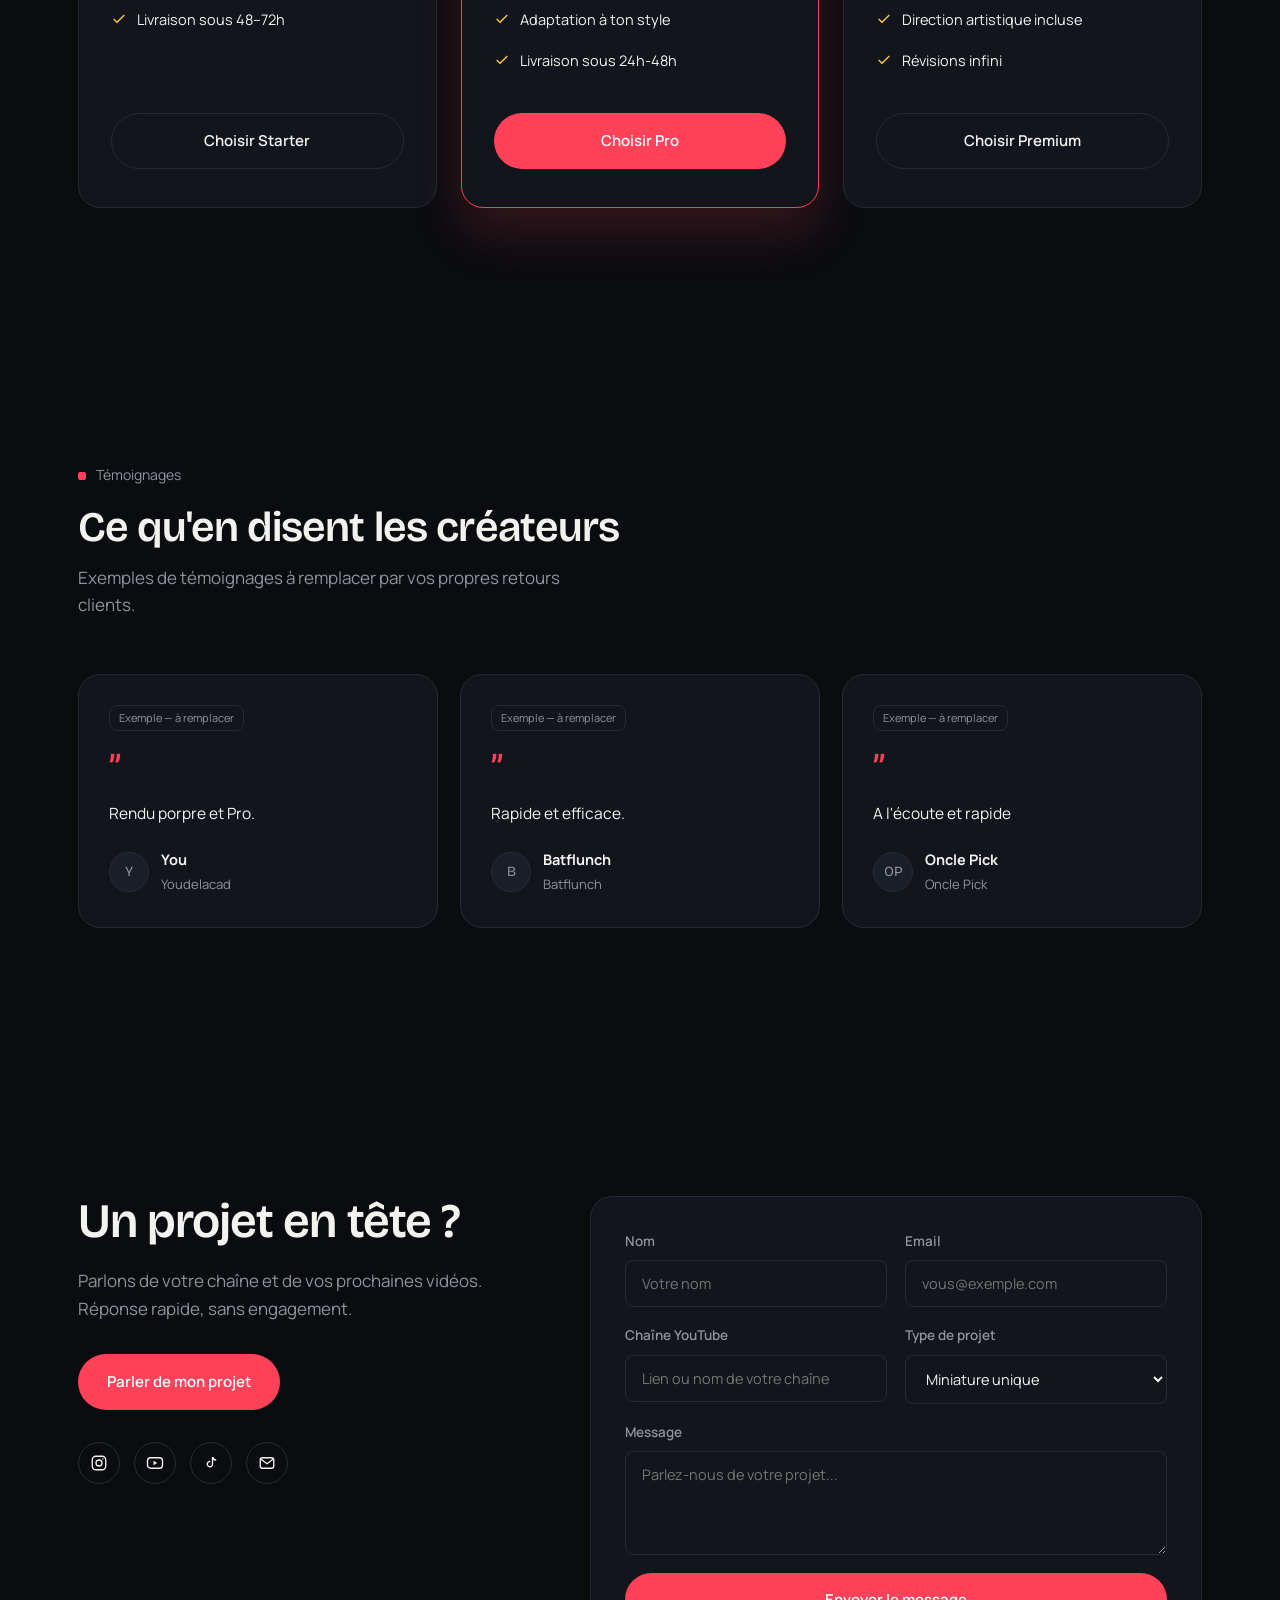
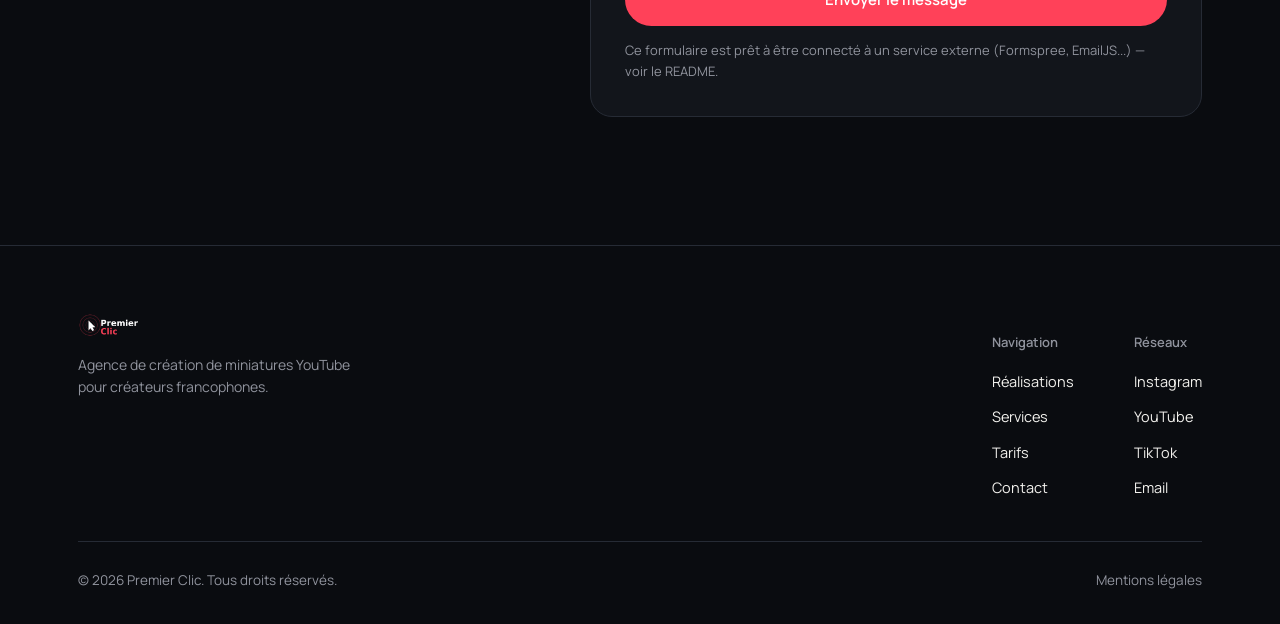
==== commit 81845b81: "Update index.html" ====
--- a/index.html
+++ b/index.html
@@ -10,7 +10,7 @@
 <link rel="preconnect" href="https://fonts.gstatic.com" crossorigin />
 <link href="https://fonts.googleapis.com/css2?family=Bricolage+Grotesque:opsz,wght@12..96,500;12..96,600;12..96,700&family=Manrope:wght@400;500;600;700;800&display=swap" rel="stylesheet" />
 
-<link rel="icon" href="images/logo.png" />
+<link rel="icon" href="images/rawlogo.png" />
 <link rel="stylesheet" href="style.css" />
 </head>
 <body>
@@ -19,7 +19,7 @@
 <header class="nav" id="nav">
   <div class="container nav__inner">
     <a href="#top" class="nav__logo" aria-label="Premier Clic — accueil">
-      <img src="images/logo.png" alt="Premier Clic" />
+      <img src="images/rawlogo.png" alt="Premier Clic" />
     </a>
 
     <nav class="nav__links" id="navLinks">
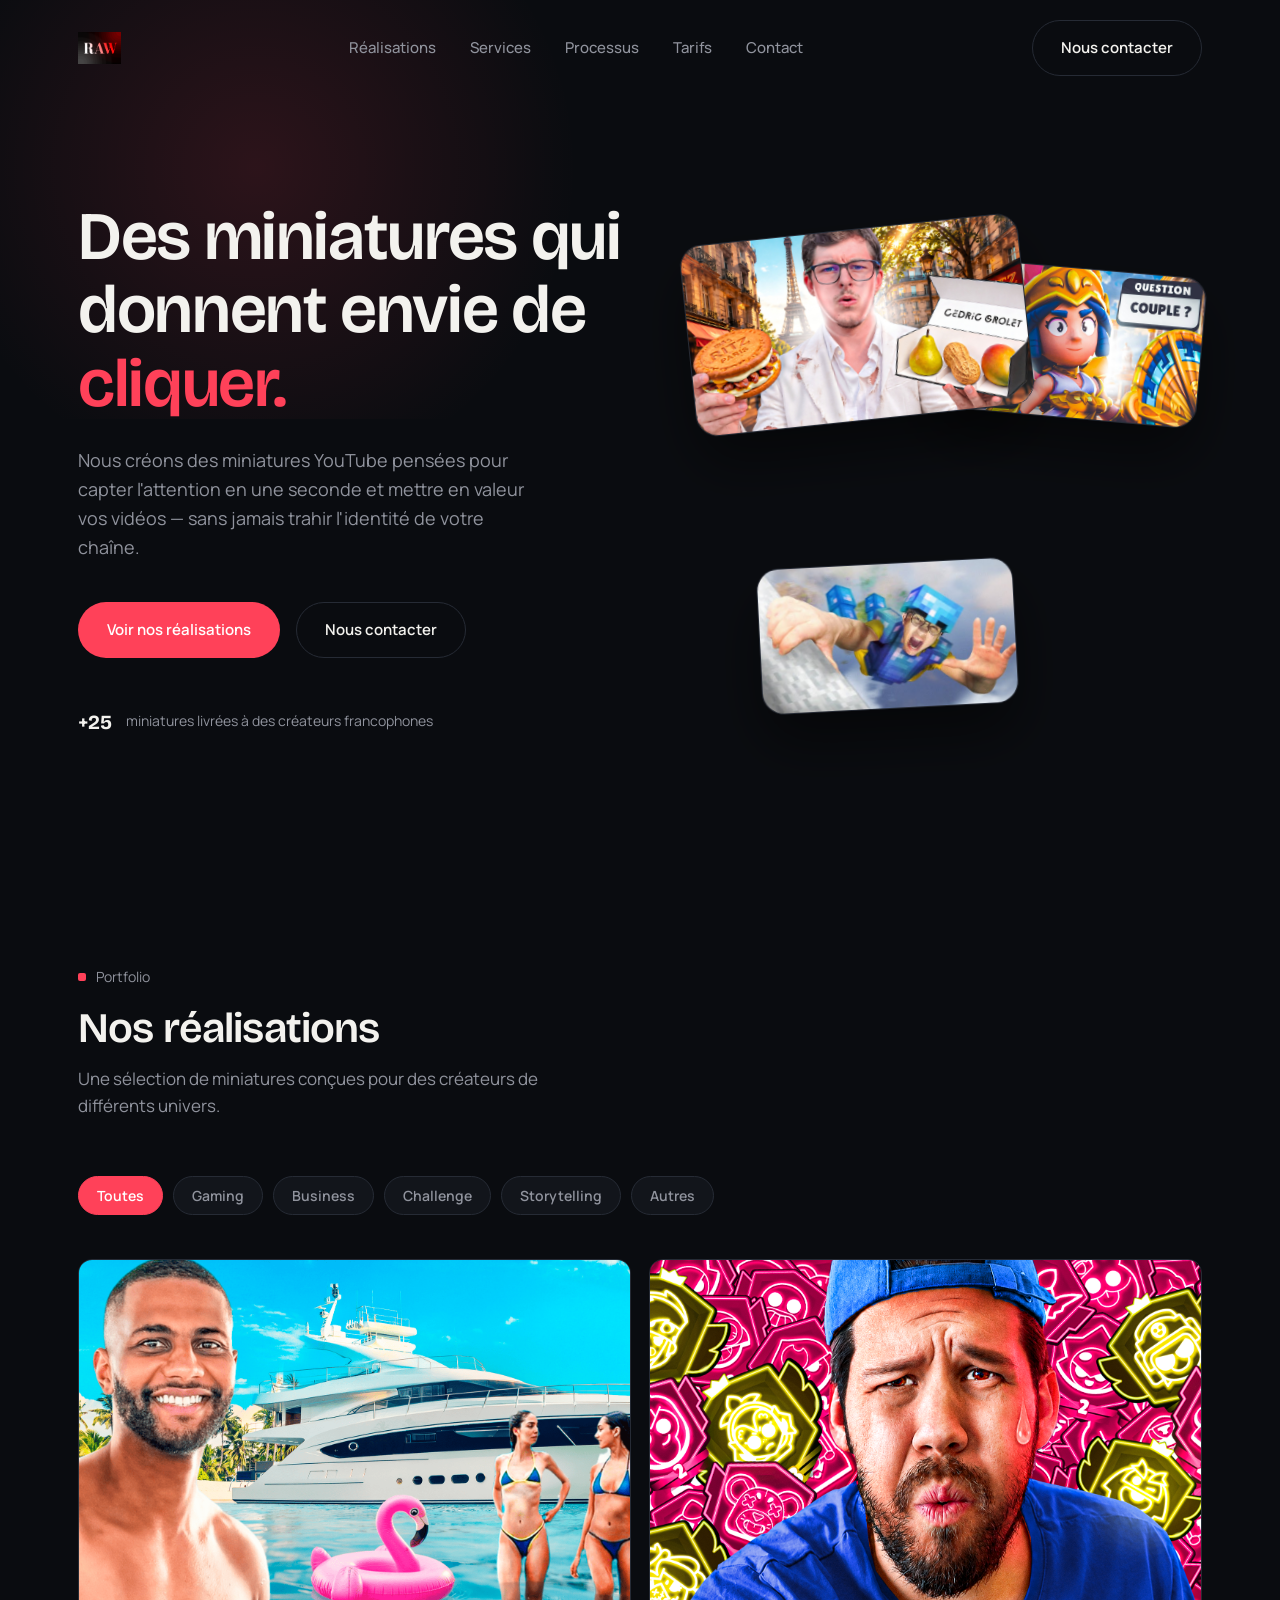
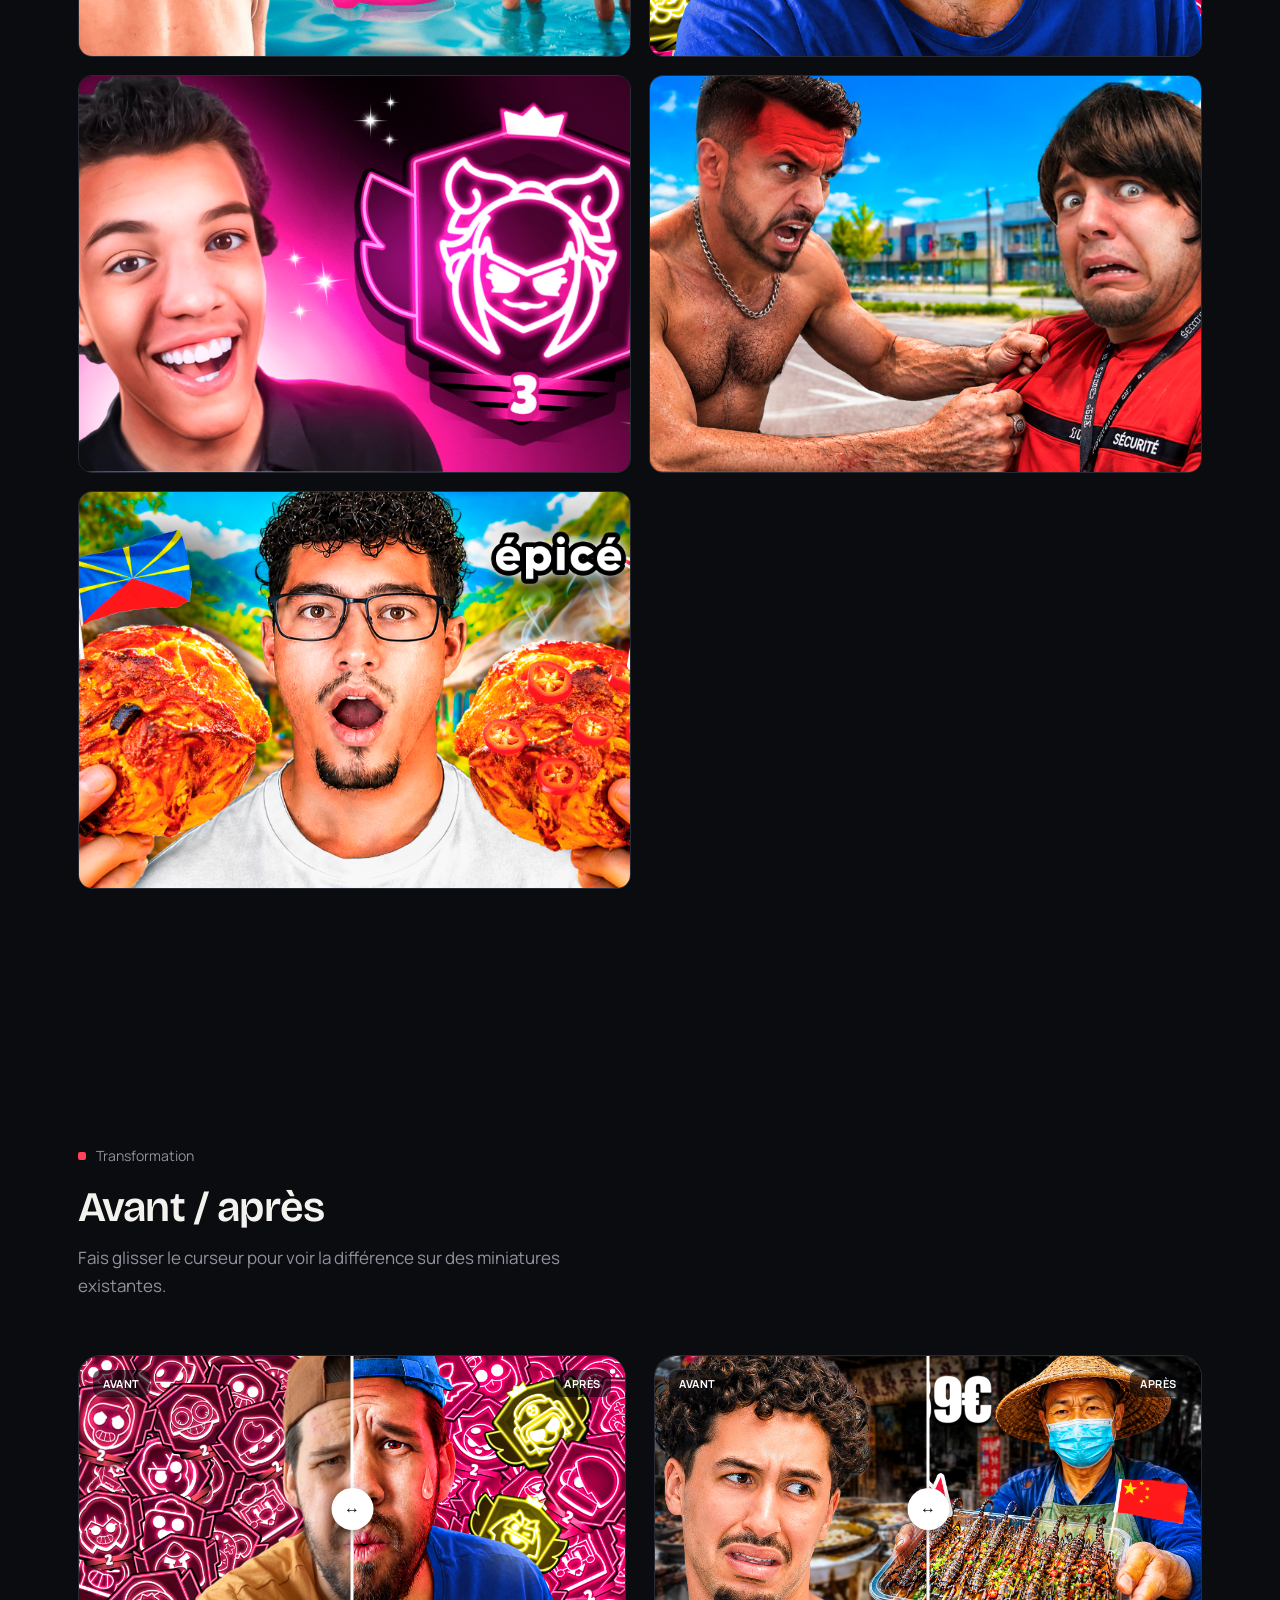
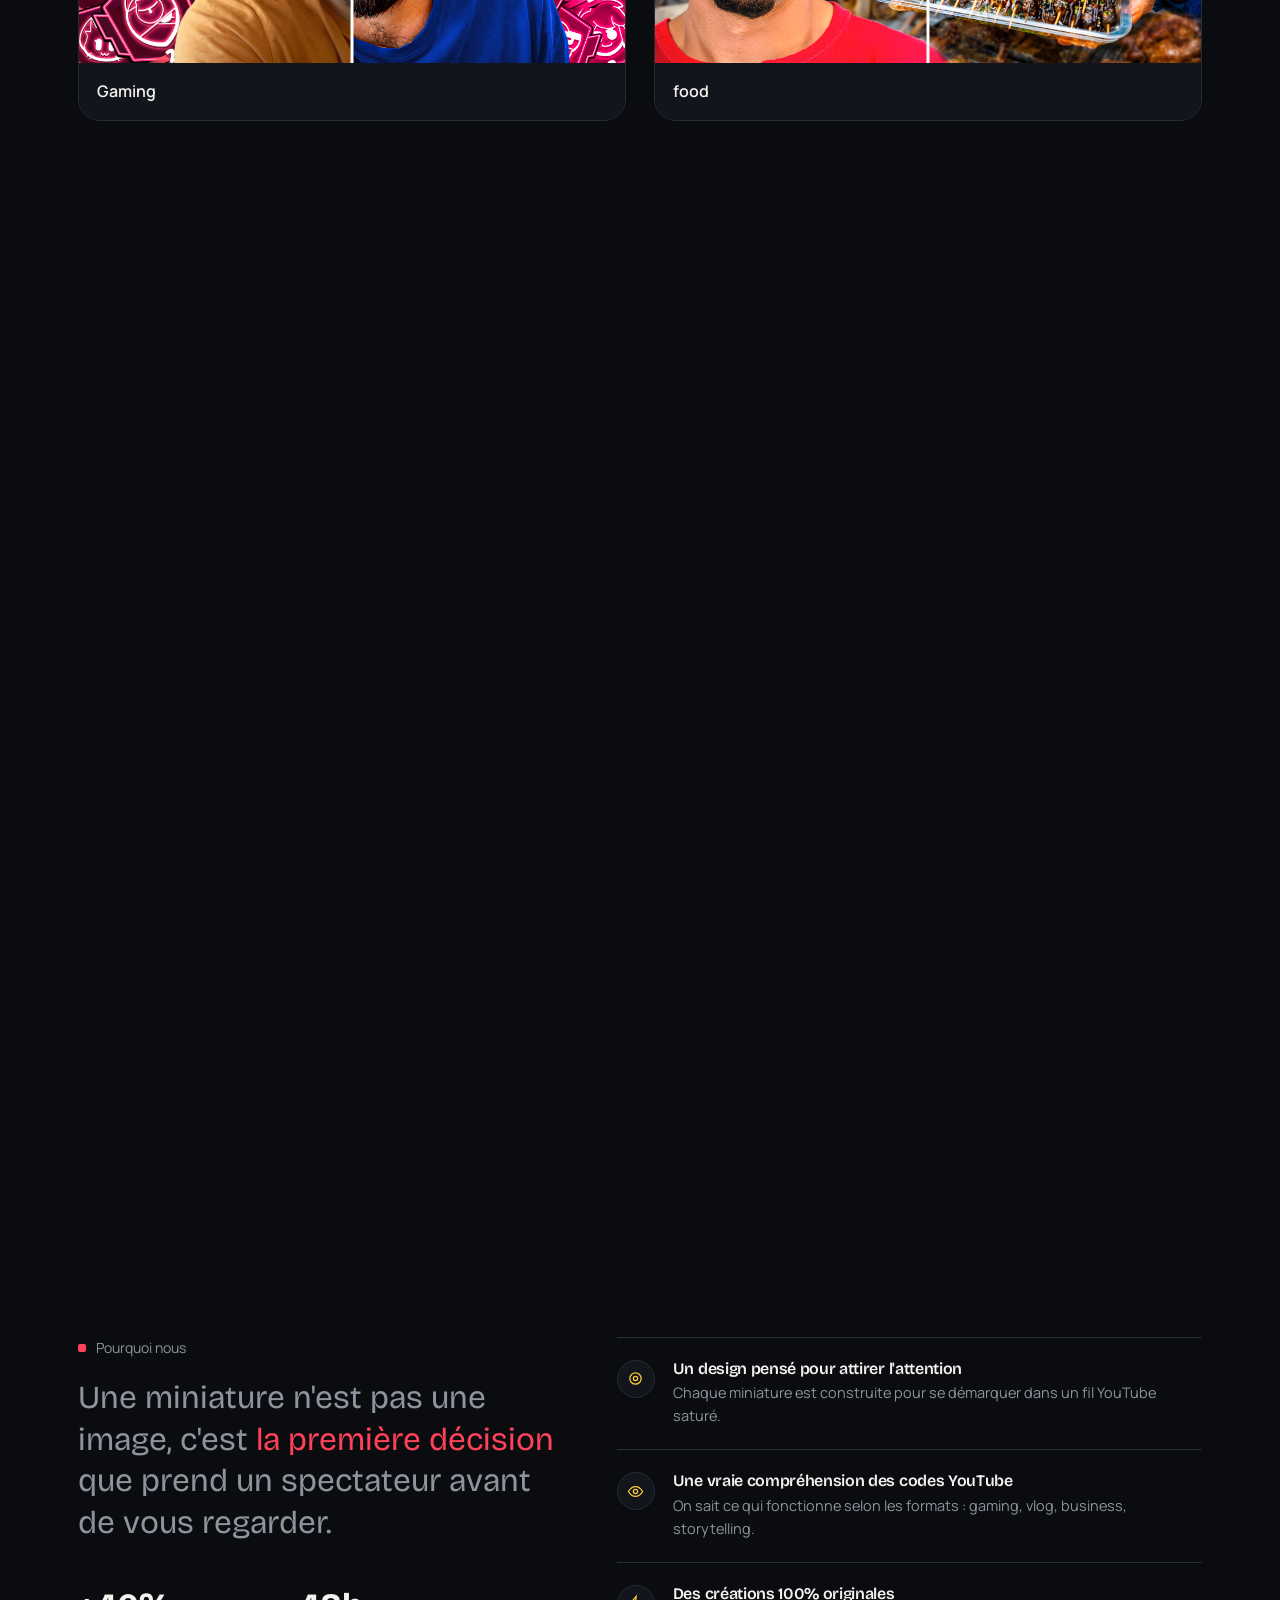
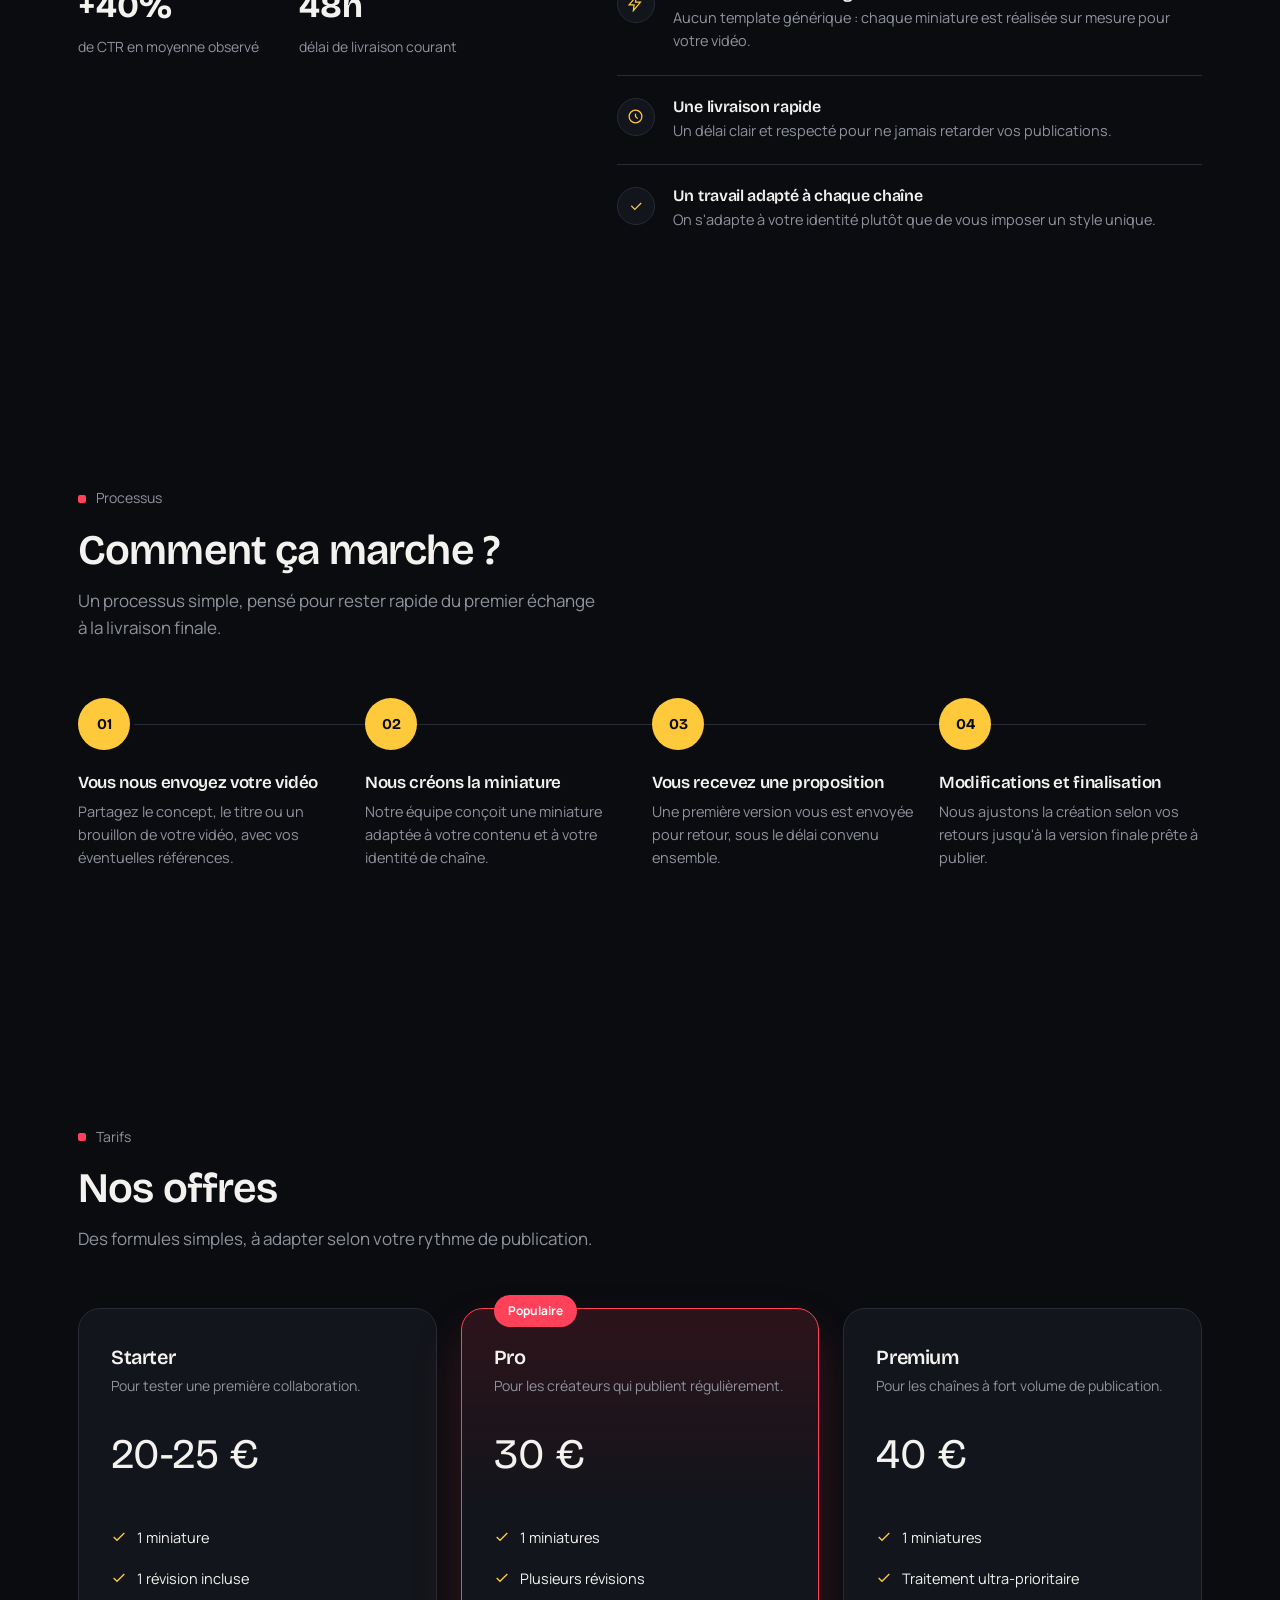
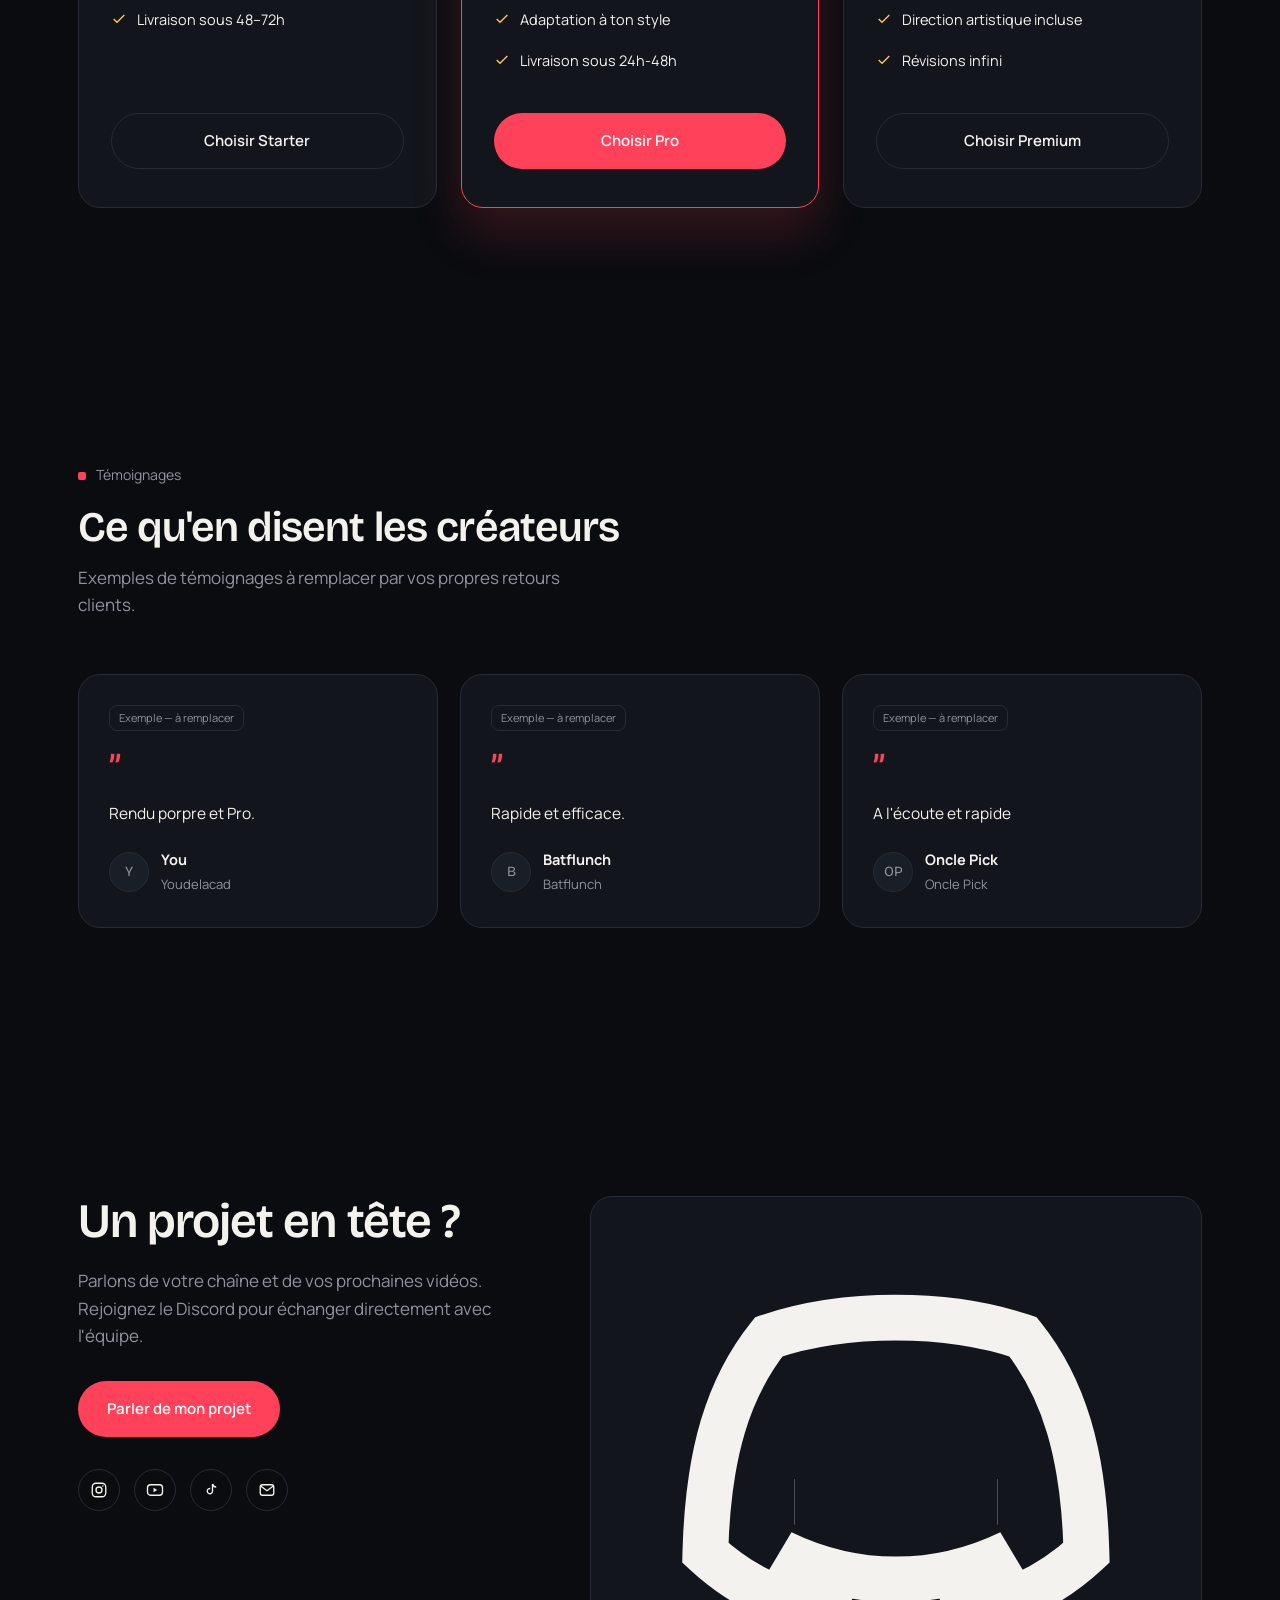
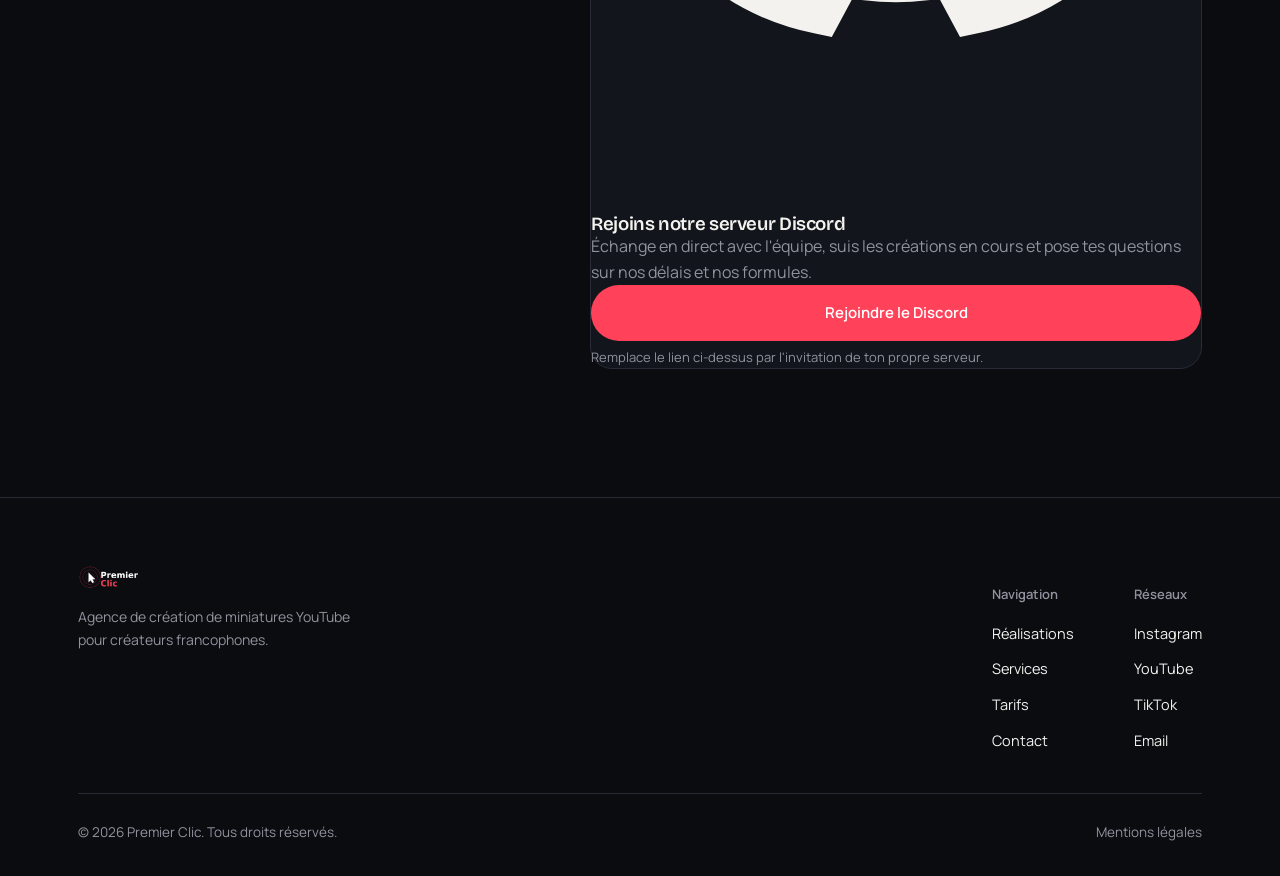
==== commit 47f58216: "Update index.html" ====
--- a/index.html
+++ b/index.html
@@ -338,7 +338,7 @@
     <div class="container contact__grid">
       <div class="reveal">
         <h2 class="contact__title">Un projet en tête ?</h2>
-        <p class="contact__desc">Parlons de votre chaîne et de vos prochaines vidéos. Réponse rapide, sans engagement.</p>
+        <p class="contact__desc">Parlons de votre chaîne et de vos prochaines vidéos. Rejoignez le Discord pour échanger directement avec l'équipe.</p>
         <a href="#contactForm" class="btn btn--primary" style="margin-bottom:32px;">Parler de mon projet</a>
         <div class="contact__socials">
           <a href="#" aria-label="Instagram"><svg viewBox="0 0 24 24" fill="none" stroke="currentColor" stroke-width="1.8"><rect x="3" y="3" width="18" height="18" rx="5"/><circle cx="12" cy="12" r="4"/><circle cx="17.2" cy="6.8" r="1" fill="currentColor" stroke="none"/></svg></a>
@@ -348,46 +348,20 @@
         </div>
       </div>
 
-      <form class="card form" id="contactForm" style="padding:34px;">
-        <div class="form-field">
-          <label for="name">Nom</label>
-          <input type="text" id="name" name="name" required placeholder="Votre nom" />
-        </div>
-        <div class="form-field">
-          <label for="email">Email</label>
-          <input type="email" id="email" name="email" required placeholder="vous@exemple.com" />
-        </div>
-        <div class="form-field">
-          <label for="channel">Chaîne YouTube</label>
-          <input type="text" id="channel" name="channel" placeholder="Lien ou nom de votre chaîne" />
-        </div>
-        <div class="form-field">
-          <label for="project">Type de projet</label>
-          <select id="project" name="project">
-            <option>Miniature unique</option>
-            <option>Pack de miniatures</option>
-            <option>Refonte de chaîne</option>
-            <option>Autre demande</option>
-          </select>
-        </div>
-        <div class="form-field form-field--full">
-          <label for="message">Message</label>
-          <textarea id="message" name="message" rows="4" required placeholder="Parlez-nous de votre projet..."></textarea>
-        </div>
-        <div class="form-success" id="formSuccess">
-          <svg viewBox="0 0 24 24" width="20" height="20" fill="none" stroke="currentColor" stroke-width="2"><path d="M20 6L9 17l-5-5"/></svg>
-          Message prêt à être envoyé — connectez ce formulaire à votre service d'envoi préféré (voir README).
-        </div>
-
-        <div class="form-field form-field--full">
-          <button type="submit" class="btn btn--primary btn--block">Envoyer le message</button>
-          <p class="form-note">Ce formulaire est prêt à être connecté à un service externe (Formspree, EmailJS...) — voir le README.</p>
-        </div>
-      </form>
+      <div class="card contact__discord" id="contactForm">
+        <div class="contact__discord-icon">
+          <svg viewBox="0 0 24 24" fill="none" stroke="currentColor" stroke-width="1.8"><path d="M8 12h.01M16 12h.01M7 5.5C10 4.5 14 4.5 17 5.5c1.6 2 2.4 4.6 2.5 8.5-1.4 1.3-3 2-4.5 2.3l-.7-1.3c.8-.2 1.5-.5 2.2-1-2.9 1.4-6.1 1.4-9 0 .7.5 1.4.8 2.2 1L9 16.3c-1.5-.3-3.1-1-4.5-2.3.1-3.9.9-6.5 2.5-8.5z"/></svg>
+        </div>
+        <h3>Rejoins notre serveur Discord</h3>
+        <p class="contact__discord-text">Échange en direct avec l'équipe, suis les créations en cours et pose tes questions sur nos délais et nos formules.</p>
+        <a href="https://discord.gg/VOTRE-INVITE" class="btn btn--primary btn--block" target="_blank" rel="noopener">Rejoindre le Discord</a>
+        <p class="form-note">Remplace le lien ci-dessus par l'invitation de ton propre serveur.</p>
+      </div>
     </div>
   </section>
 
 </main>
+
 
 <!-- =========================== FOOTER =========================== -->
 <footer class="footer">
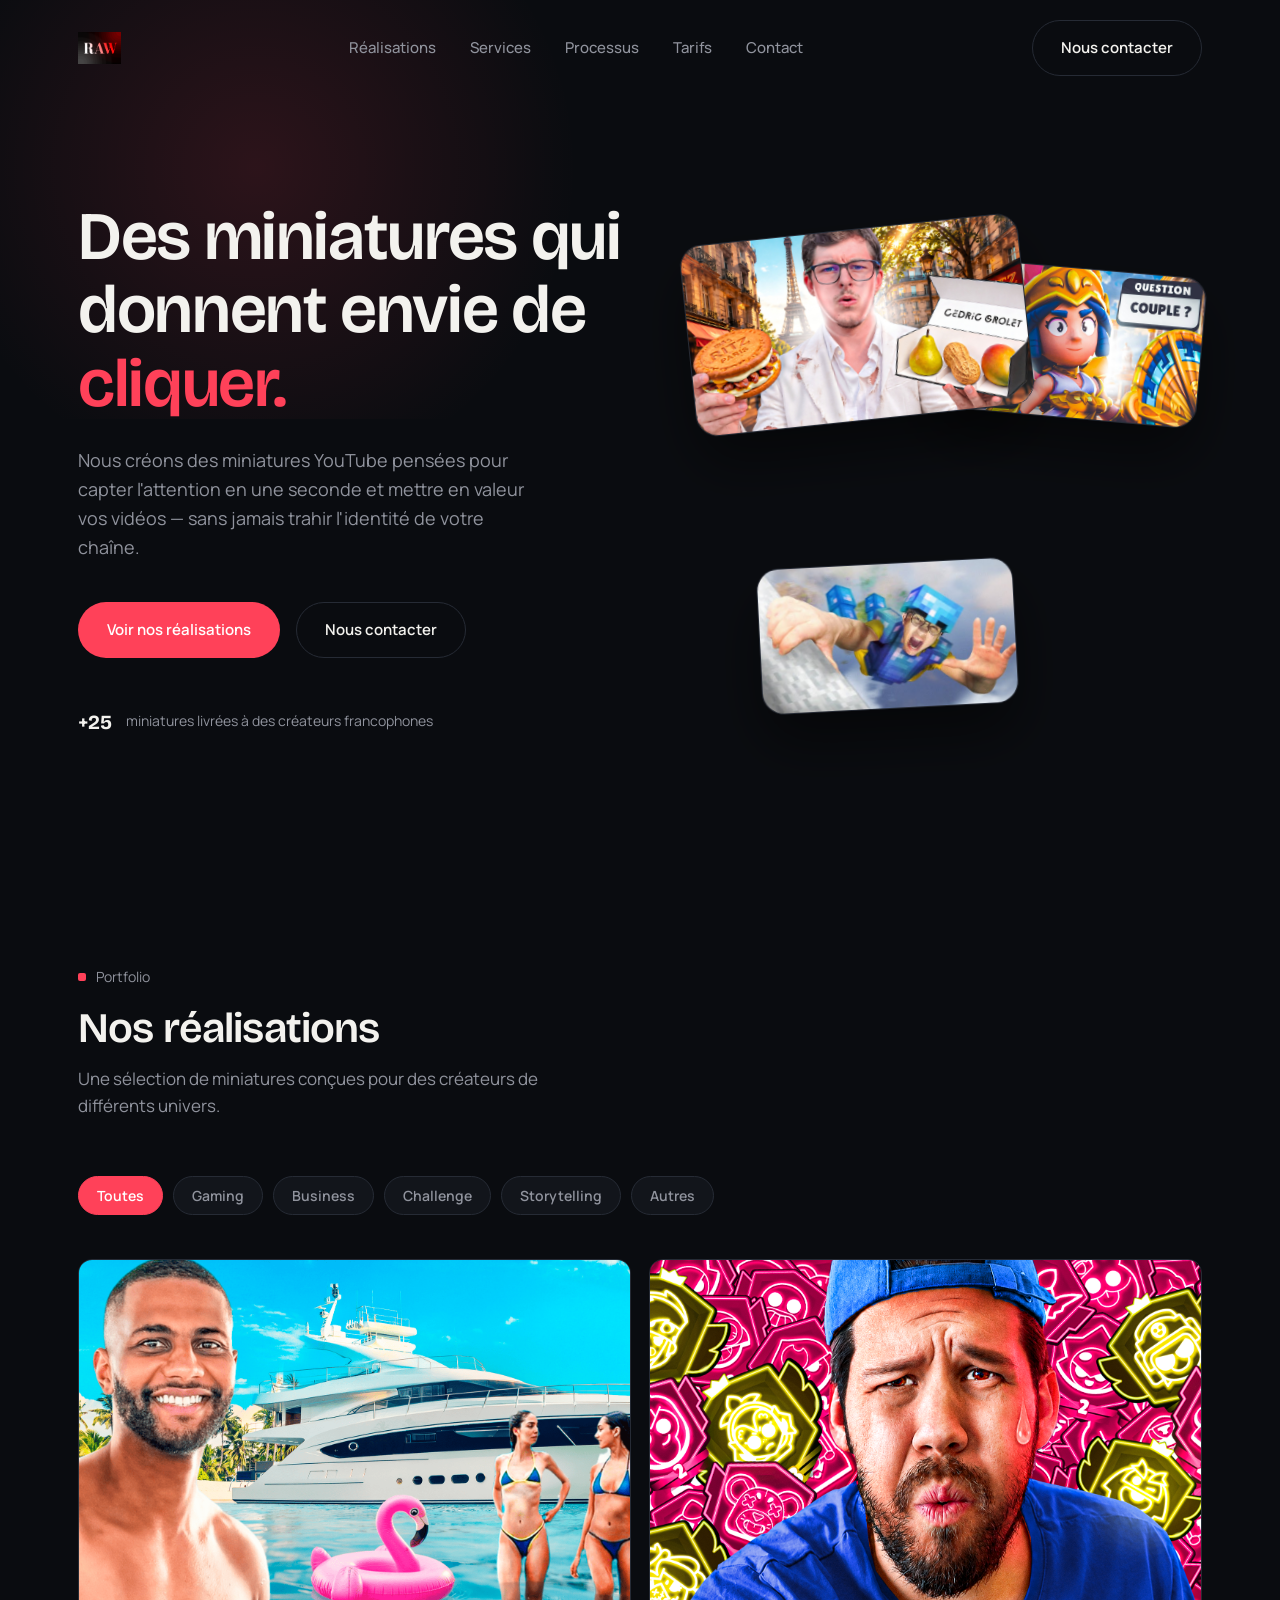
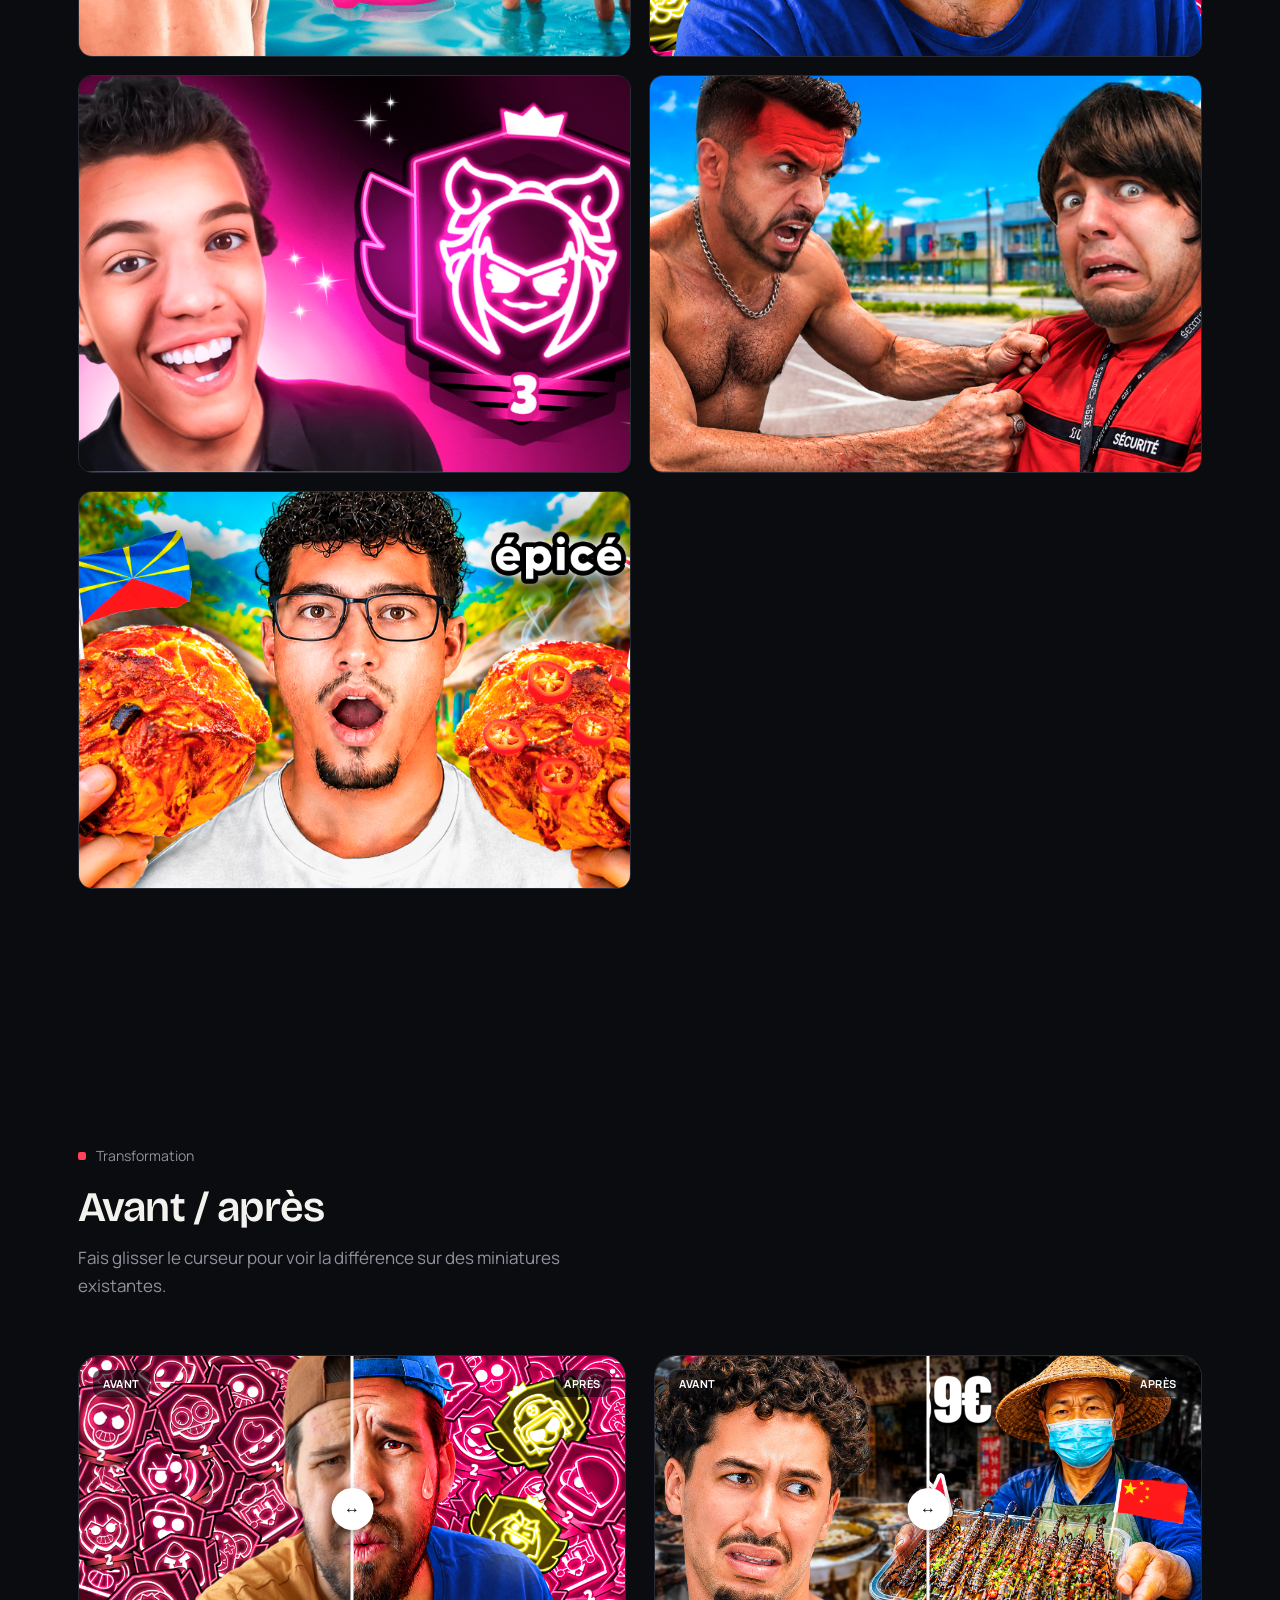
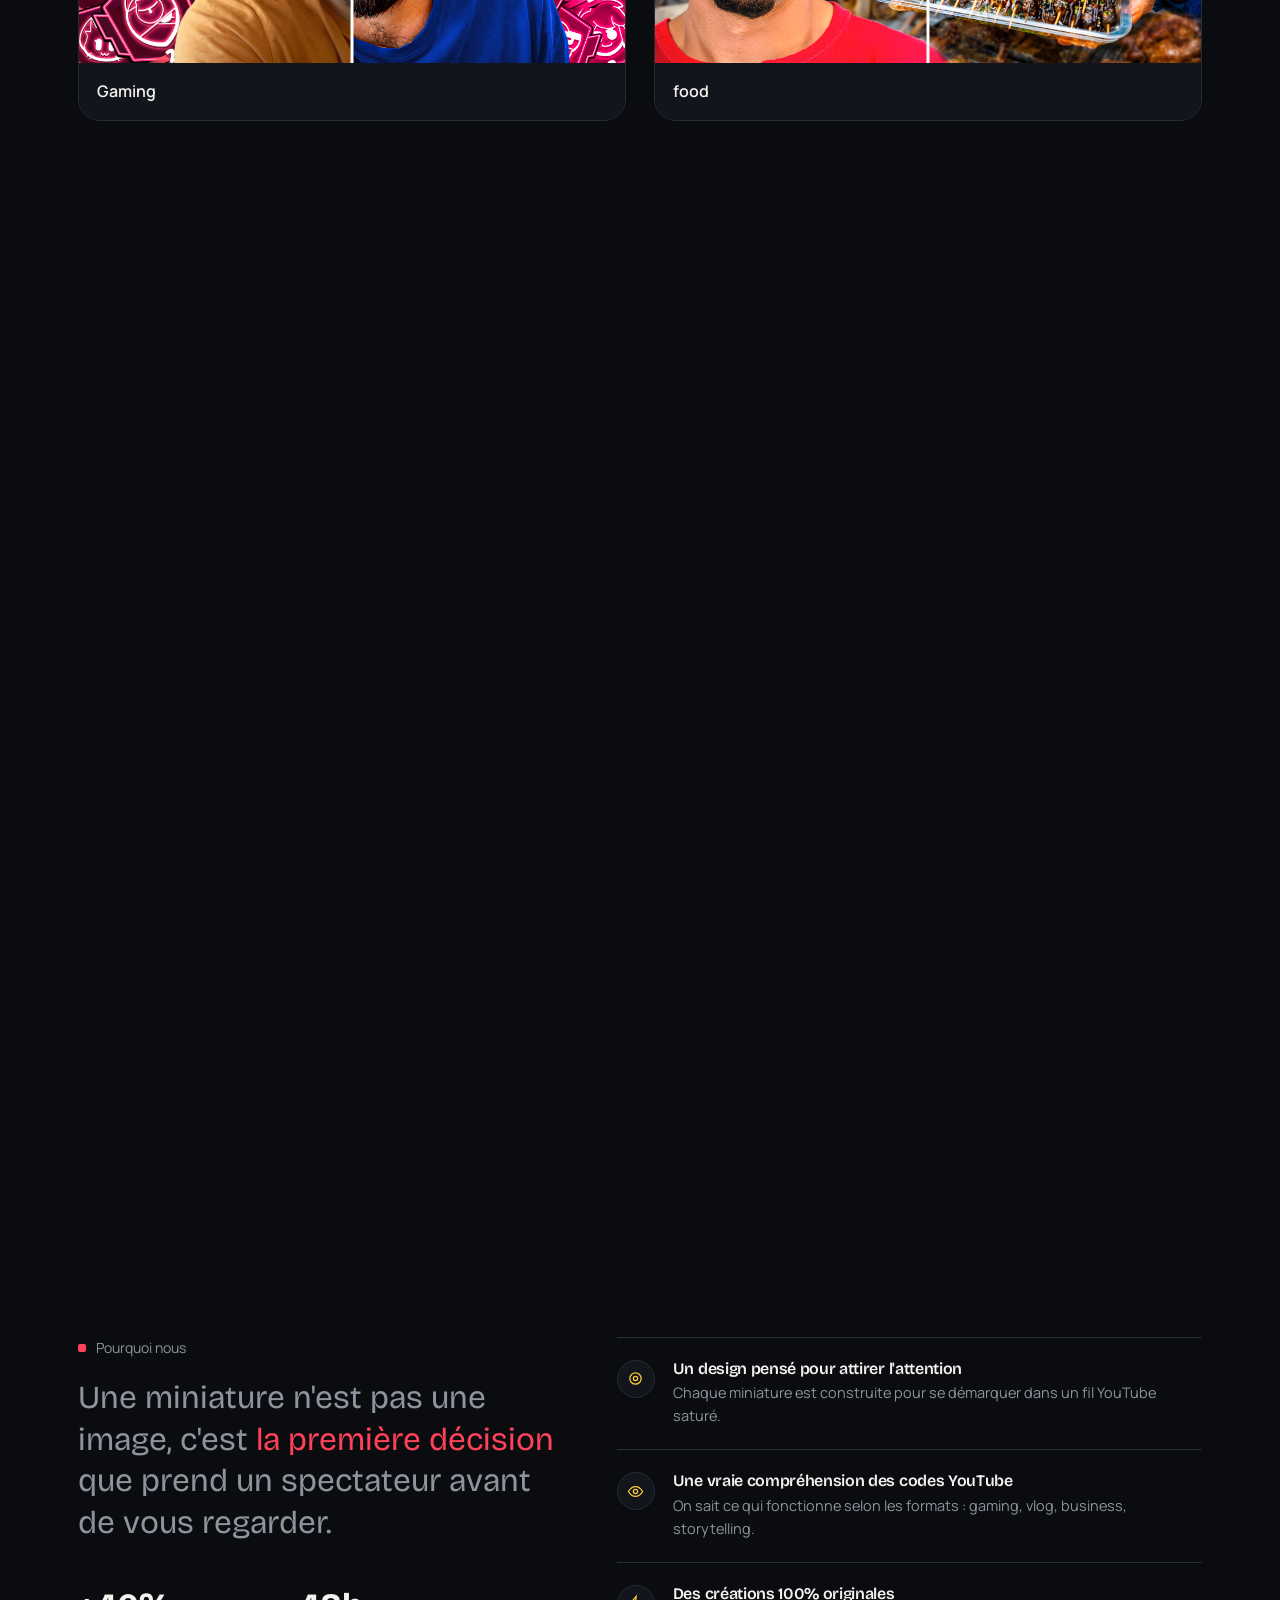
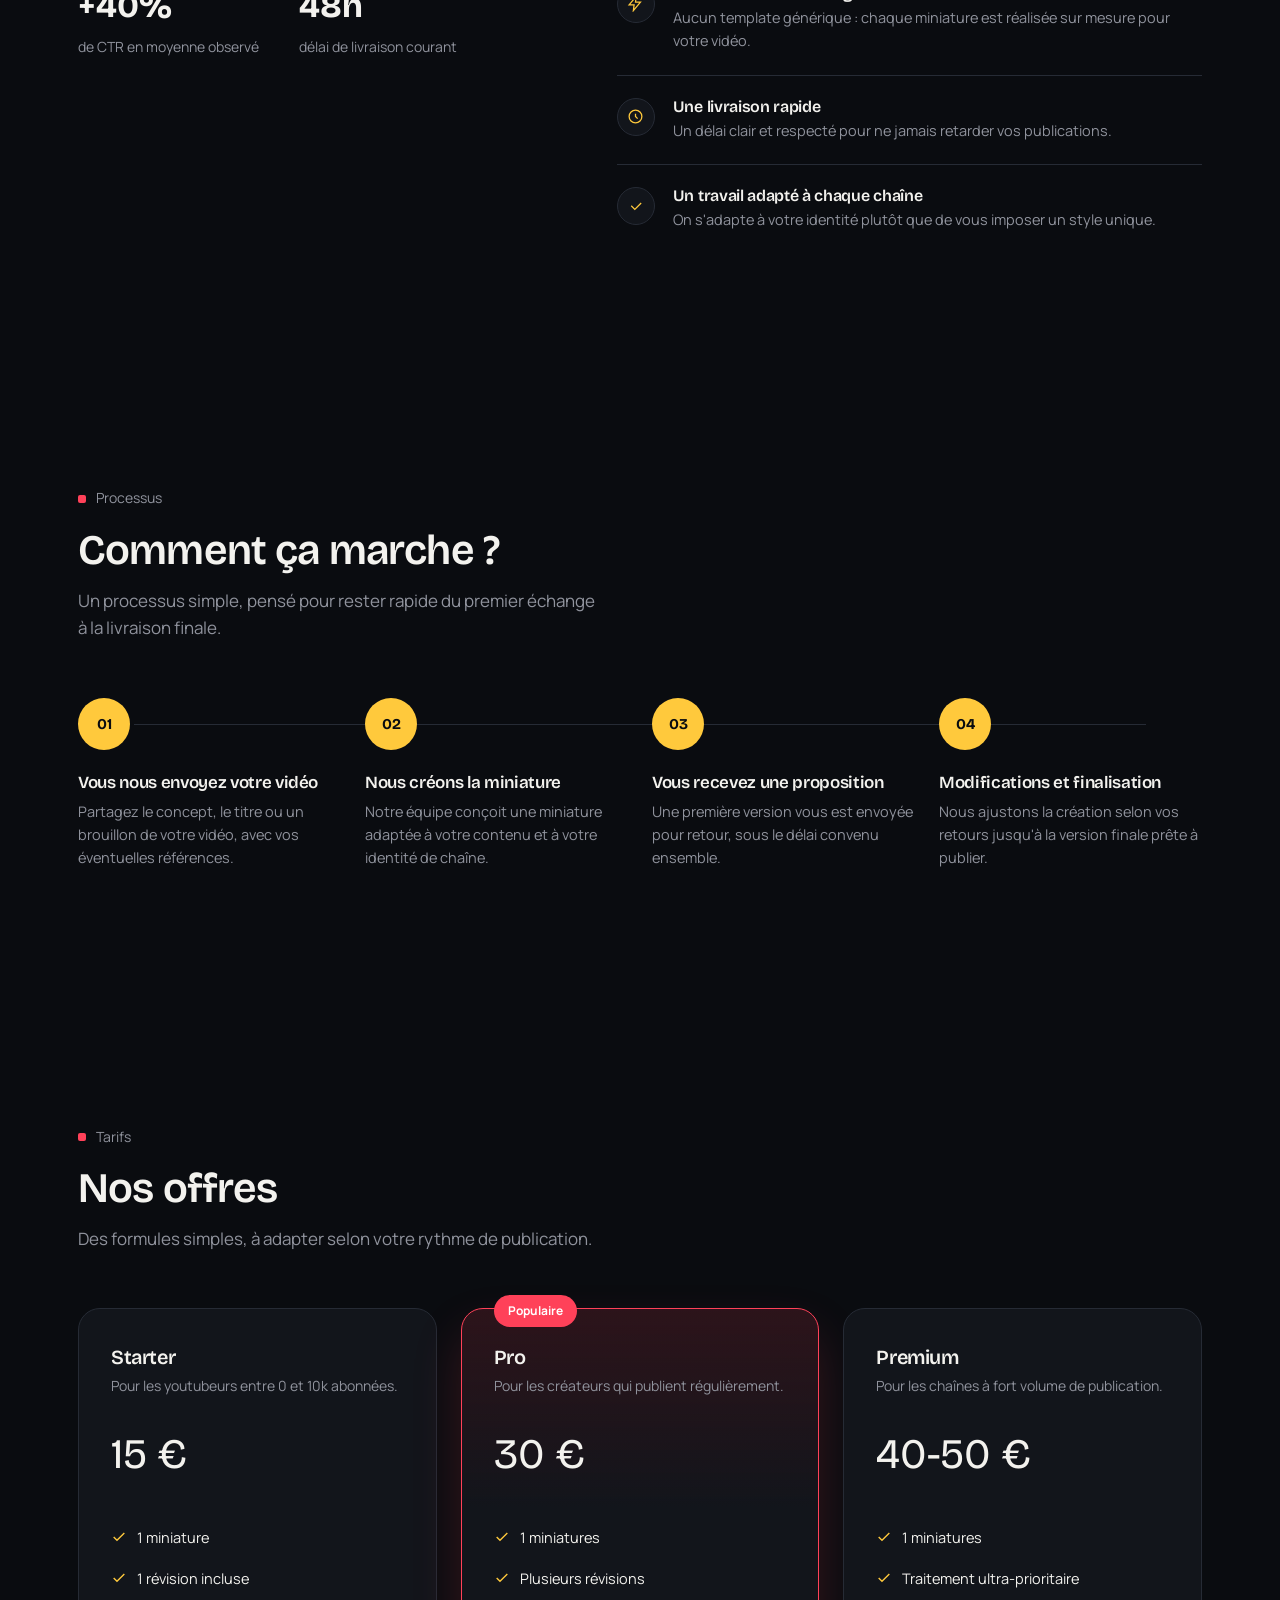
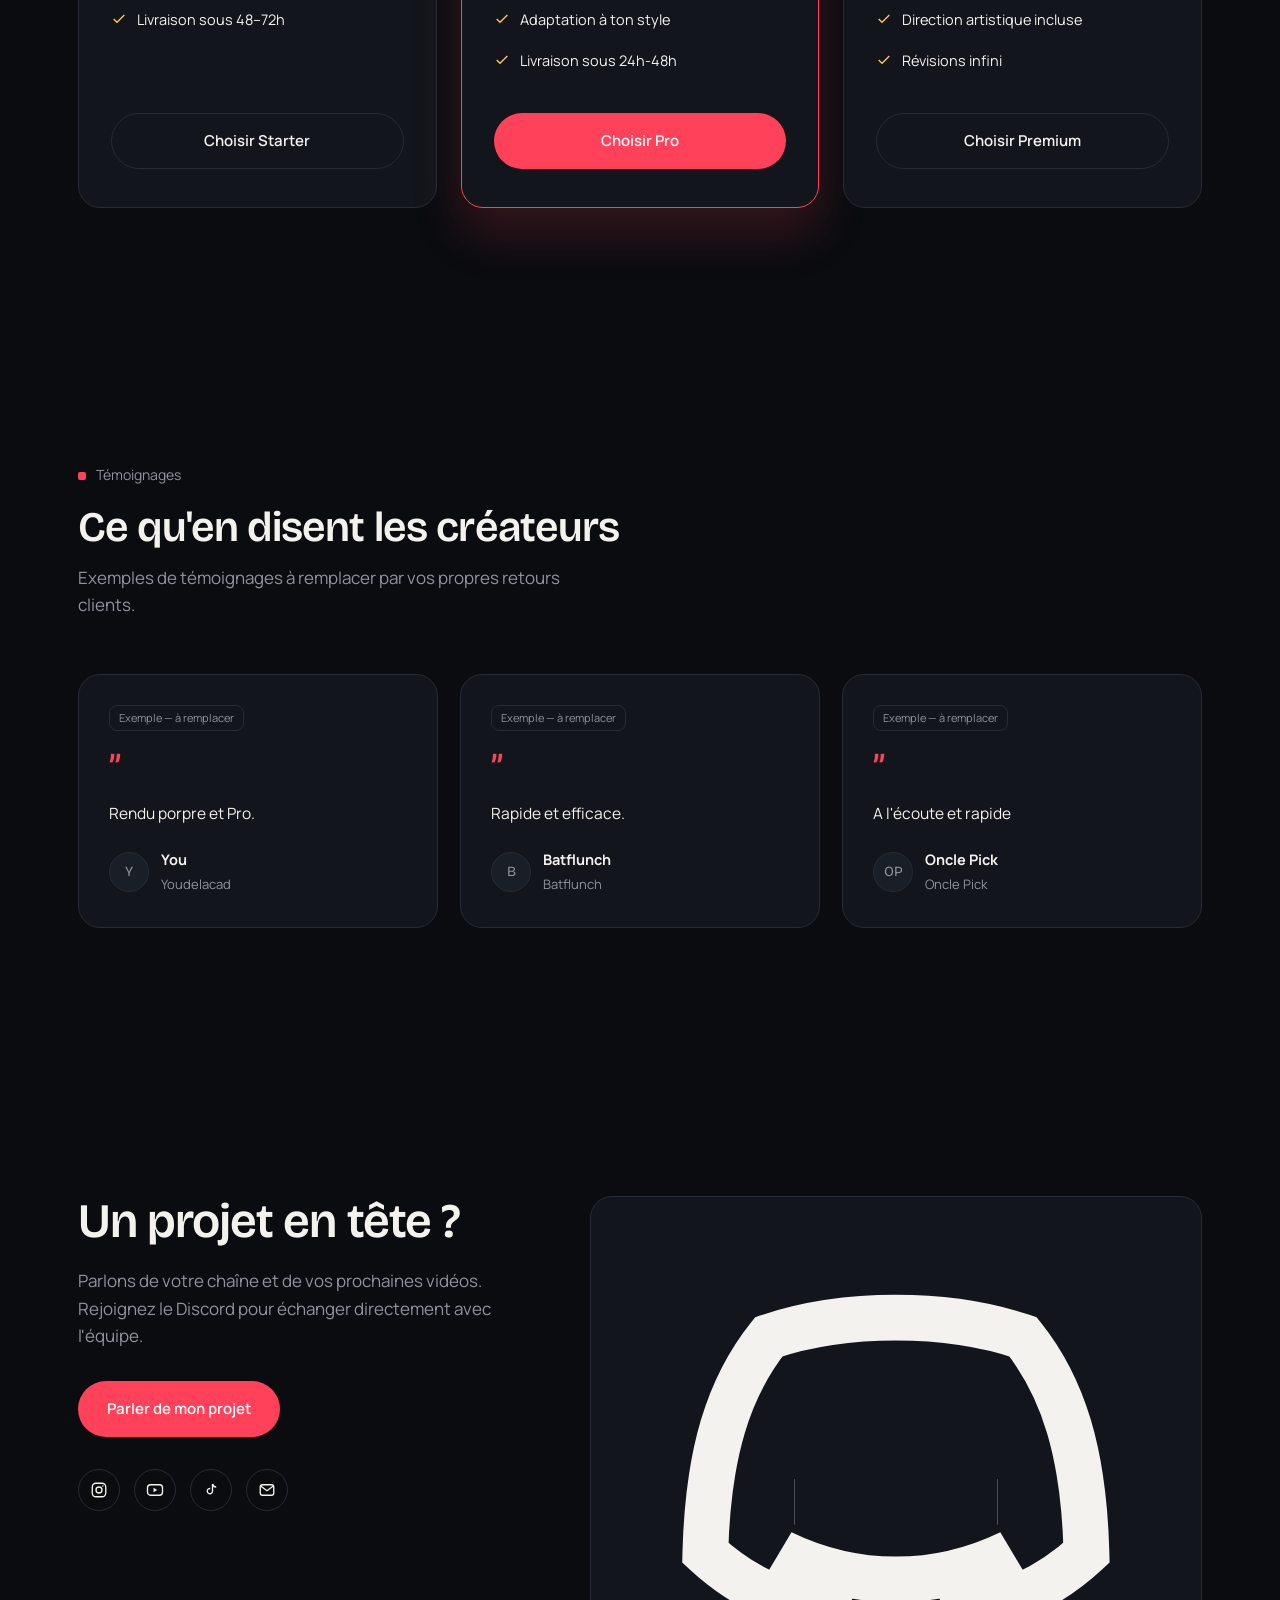
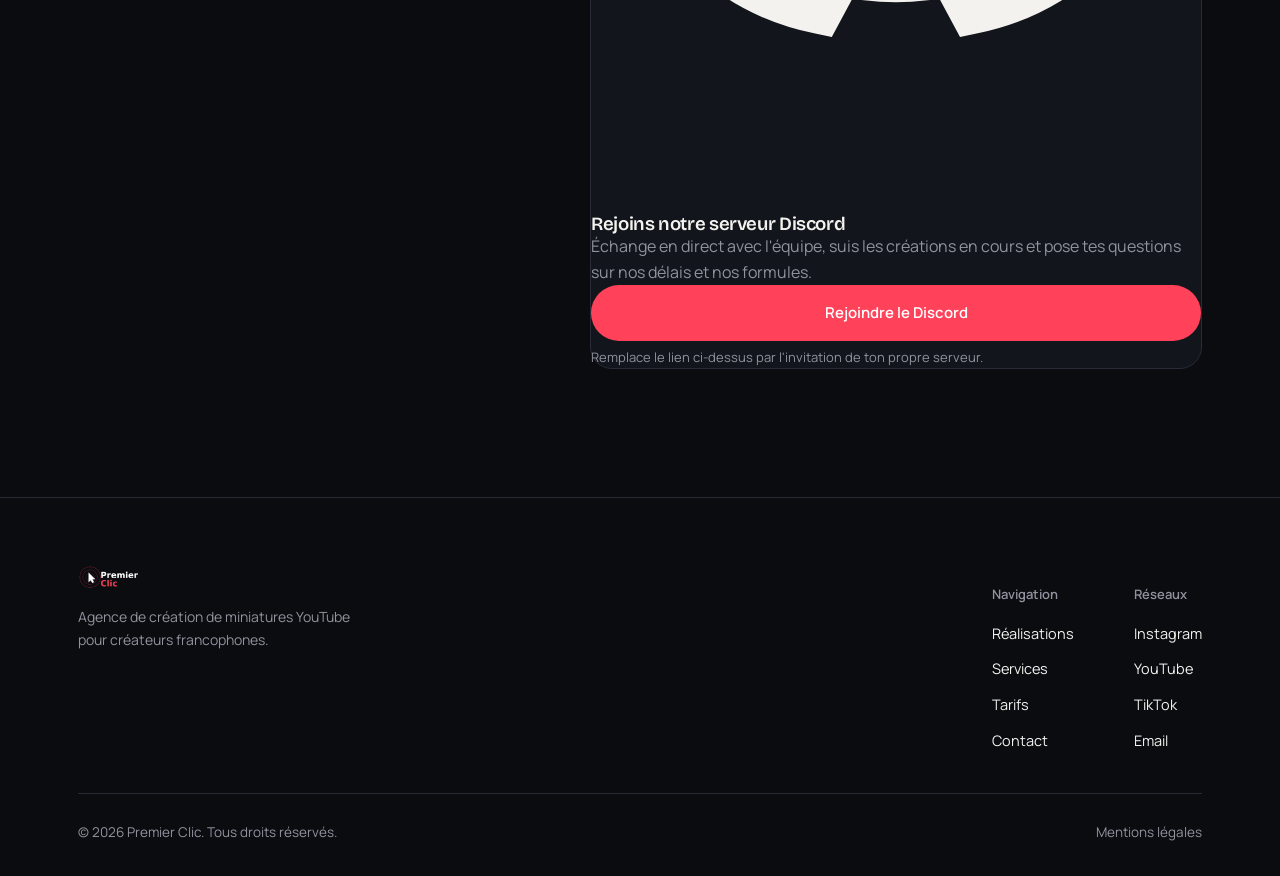
==== commit c1bbb3a7: "Update index.html" ====
--- a/index.html
+++ b/index.html
@@ -278,8 +278,8 @@
       <div class="pricing__grid">
         <div class="card price-card reveal">
           <h3>Starter</h3>
-          <p class="price-card__tagline">Pour tester une première collaboration.</p>
-          <div class="price-card__price">20-25 €</div>
+          <p class="price-card__tagline">Pour les youtubeurs entre 0 et 10k abonnées.</p>
+          <div class="price-card__price">15 €</div>
           <ul class="price-card__features">
             <li><svg viewBox="0 0 24 24" fill="none" stroke="currentColor" stroke-width="2"><path d="M20 6L9 17l-5-5"/></svg>1 miniature</li>
             <li><svg viewBox="0 0 24 24" fill="none" stroke="currentColor" stroke-width="2"><path d="M20 6L9 17l-5-5"/></svg>1 révision incluse</li>
@@ -305,7 +305,7 @@
         <div class="card price-card reveal">
           <h3>Premium</h3>
           <p class="price-card__tagline">Pour les chaînes à fort volume de publication.</p>
-          <div class="price-card__price">40 €</div>
+          <div class="price-card__price">40-50 €</div>
           <ul class="price-card__features">
             <li><svg viewBox="0 0 24 24" fill="none" stroke="currentColor" stroke-width="2"><path d="M20 6L9 17l-5-5"/></svg>1 miniatures</li>
             <li><svg viewBox="0 0 24 24" fill="none" stroke="currentColor" stroke-width="2"><path d="M20 6L9 17l-5-5"/></svg>Traitement ultra-prioritaire</li>
@@ -354,7 +354,7 @@
         </div>
         <h3>Rejoins notre serveur Discord</h3>
         <p class="contact__discord-text">Échange en direct avec l'équipe, suis les créations en cours et pose tes questions sur nos délais et nos formules.</p>
-        <a href="https://discord.gg/VOTRE-INVITE" class="btn btn--primary btn--block" target="_blank" rel="noopener">Rejoindre le Discord</a>
+        <a href="https://discord.gg/s2kr5w87r" class="btn btn--primary btn--block" target="_blank" rel="noopener">Rejoindre le Discord</a>
         <p class="form-note">Remplace le lien ci-dessus par l'invitation de ton propre serveur.</p>
       </div>
     </div>
